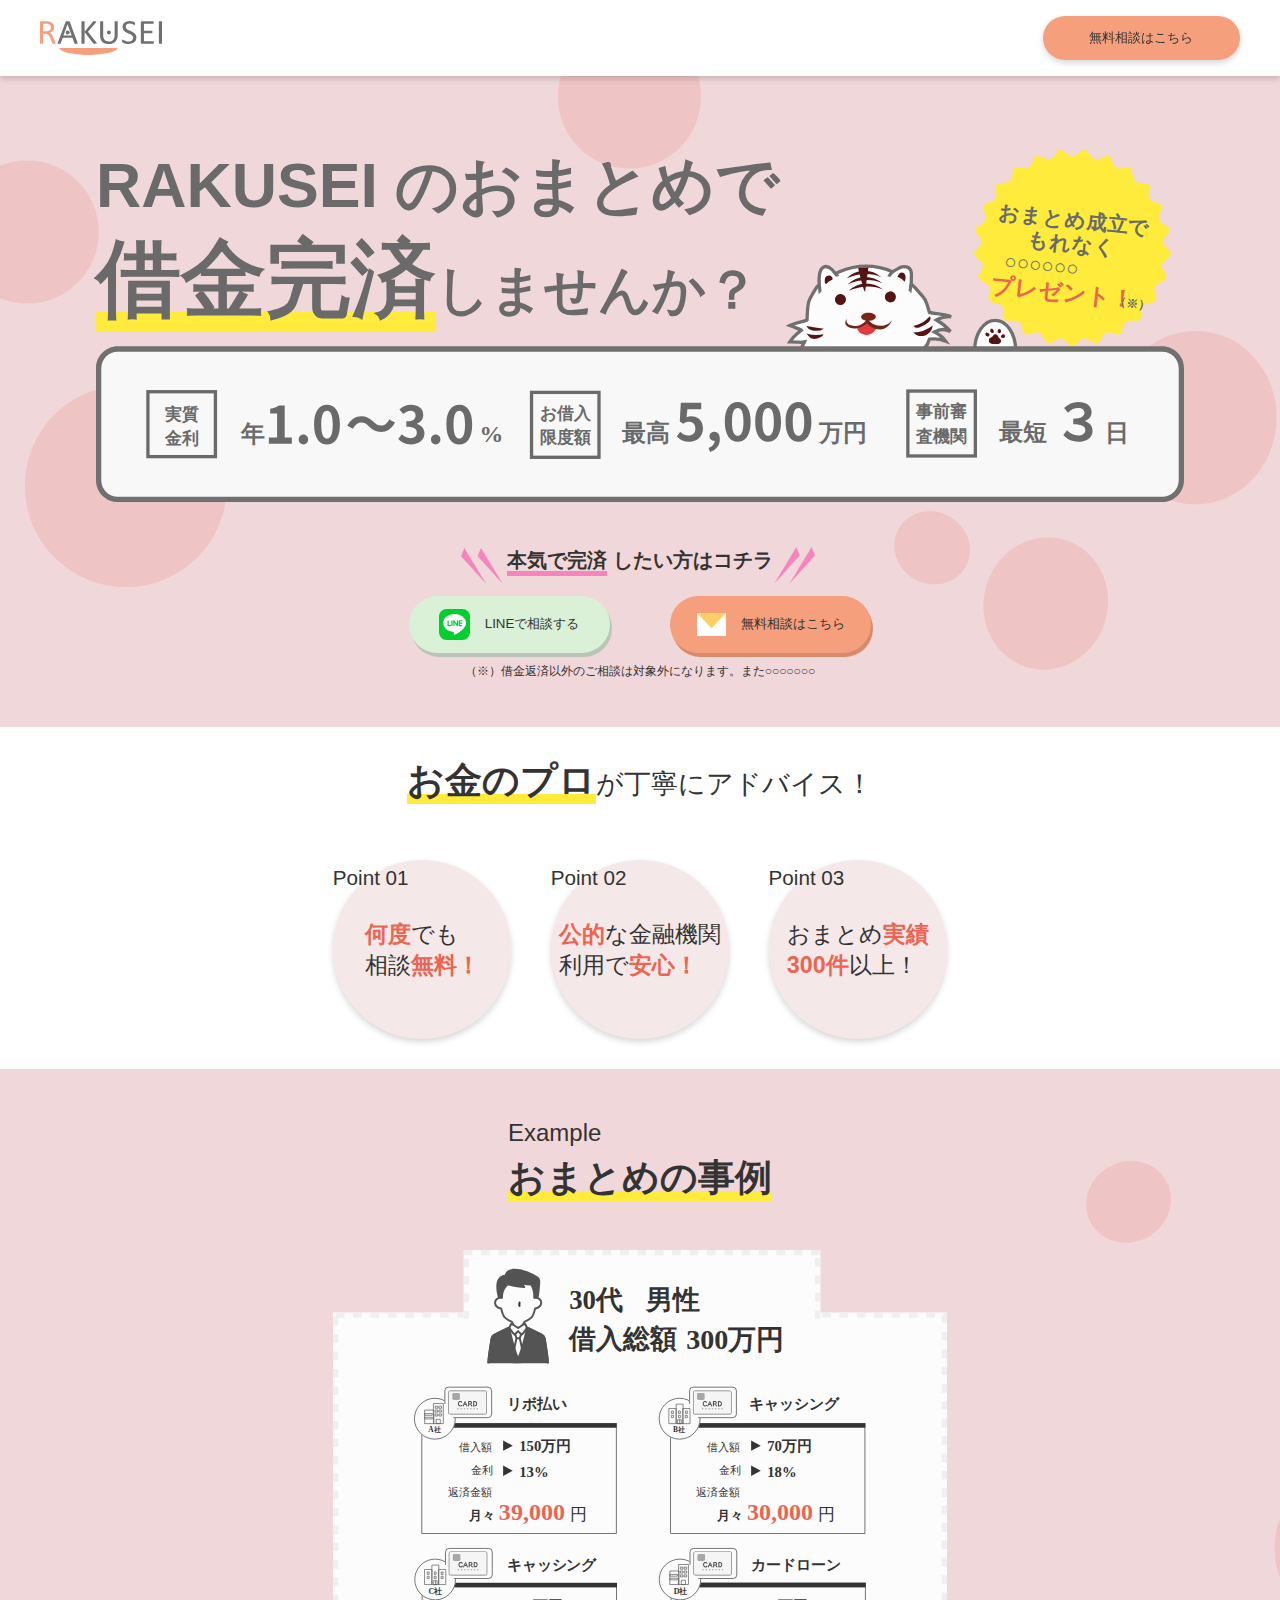
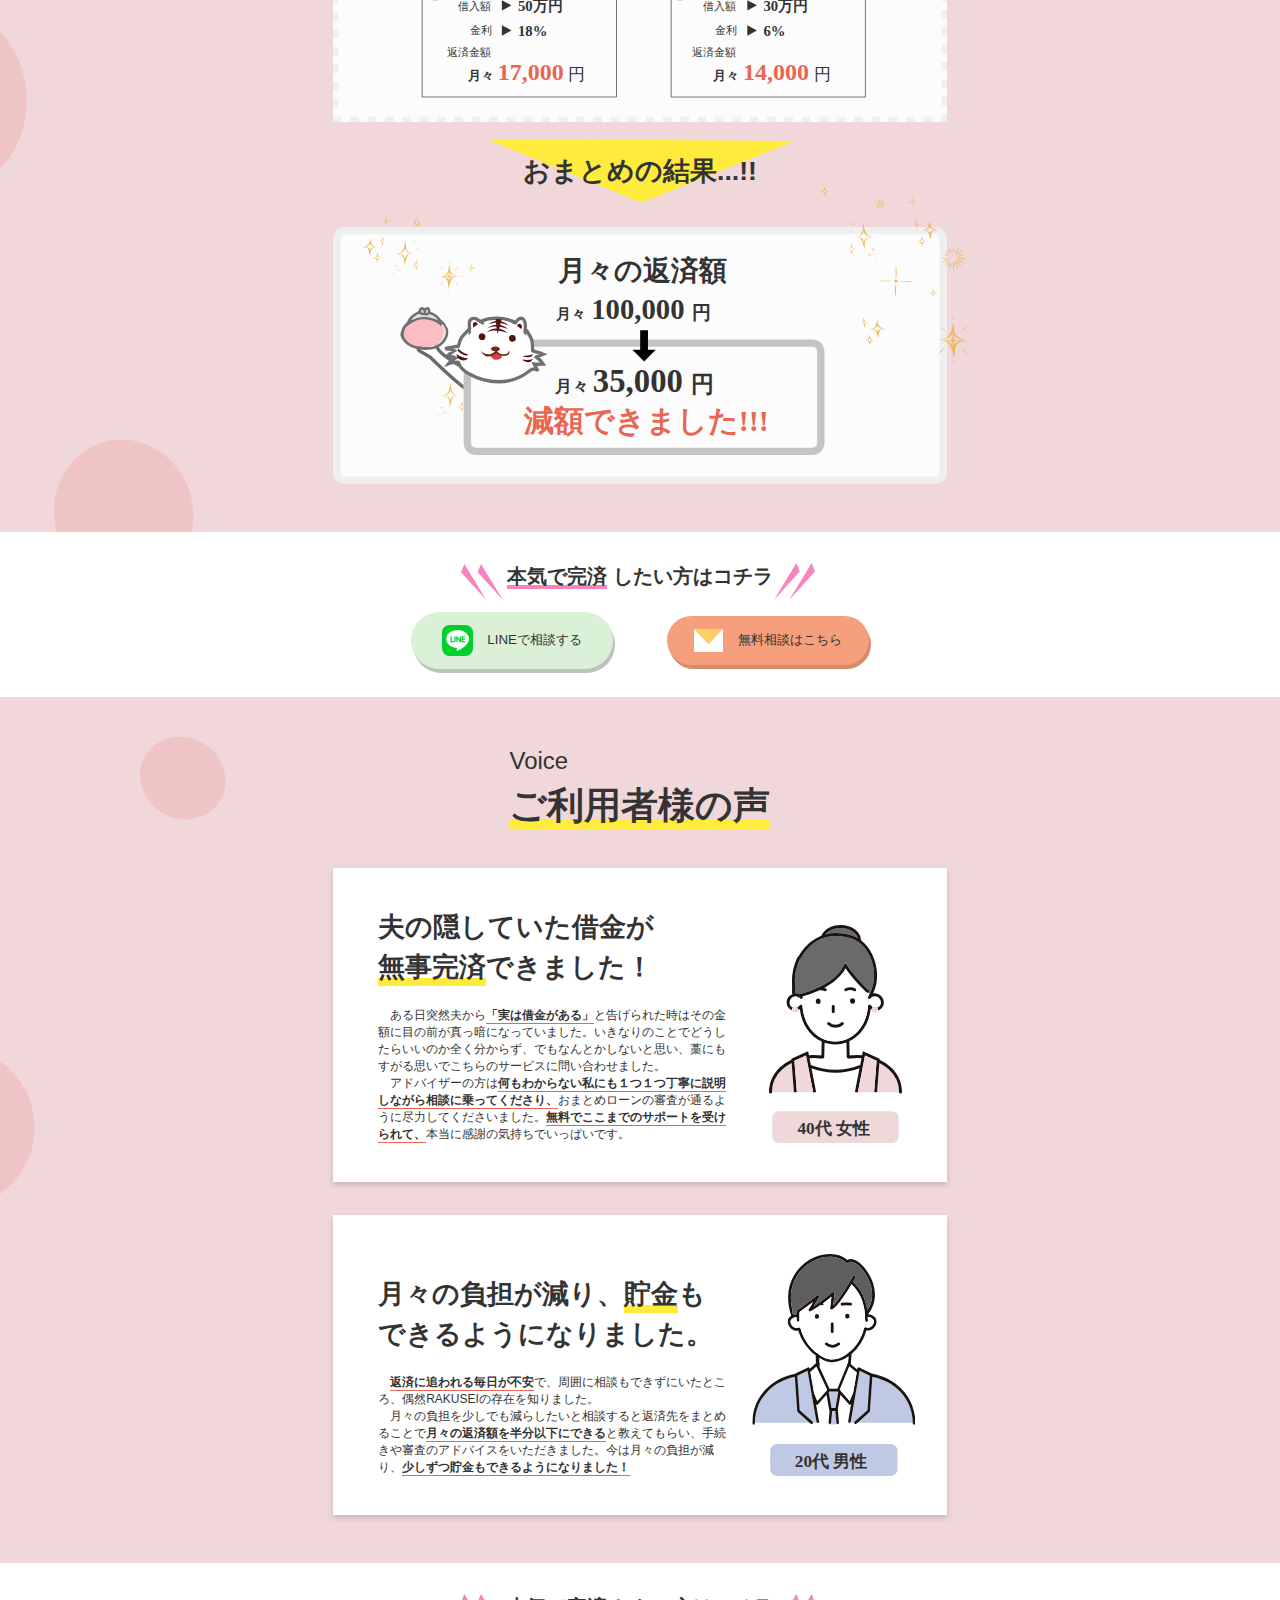
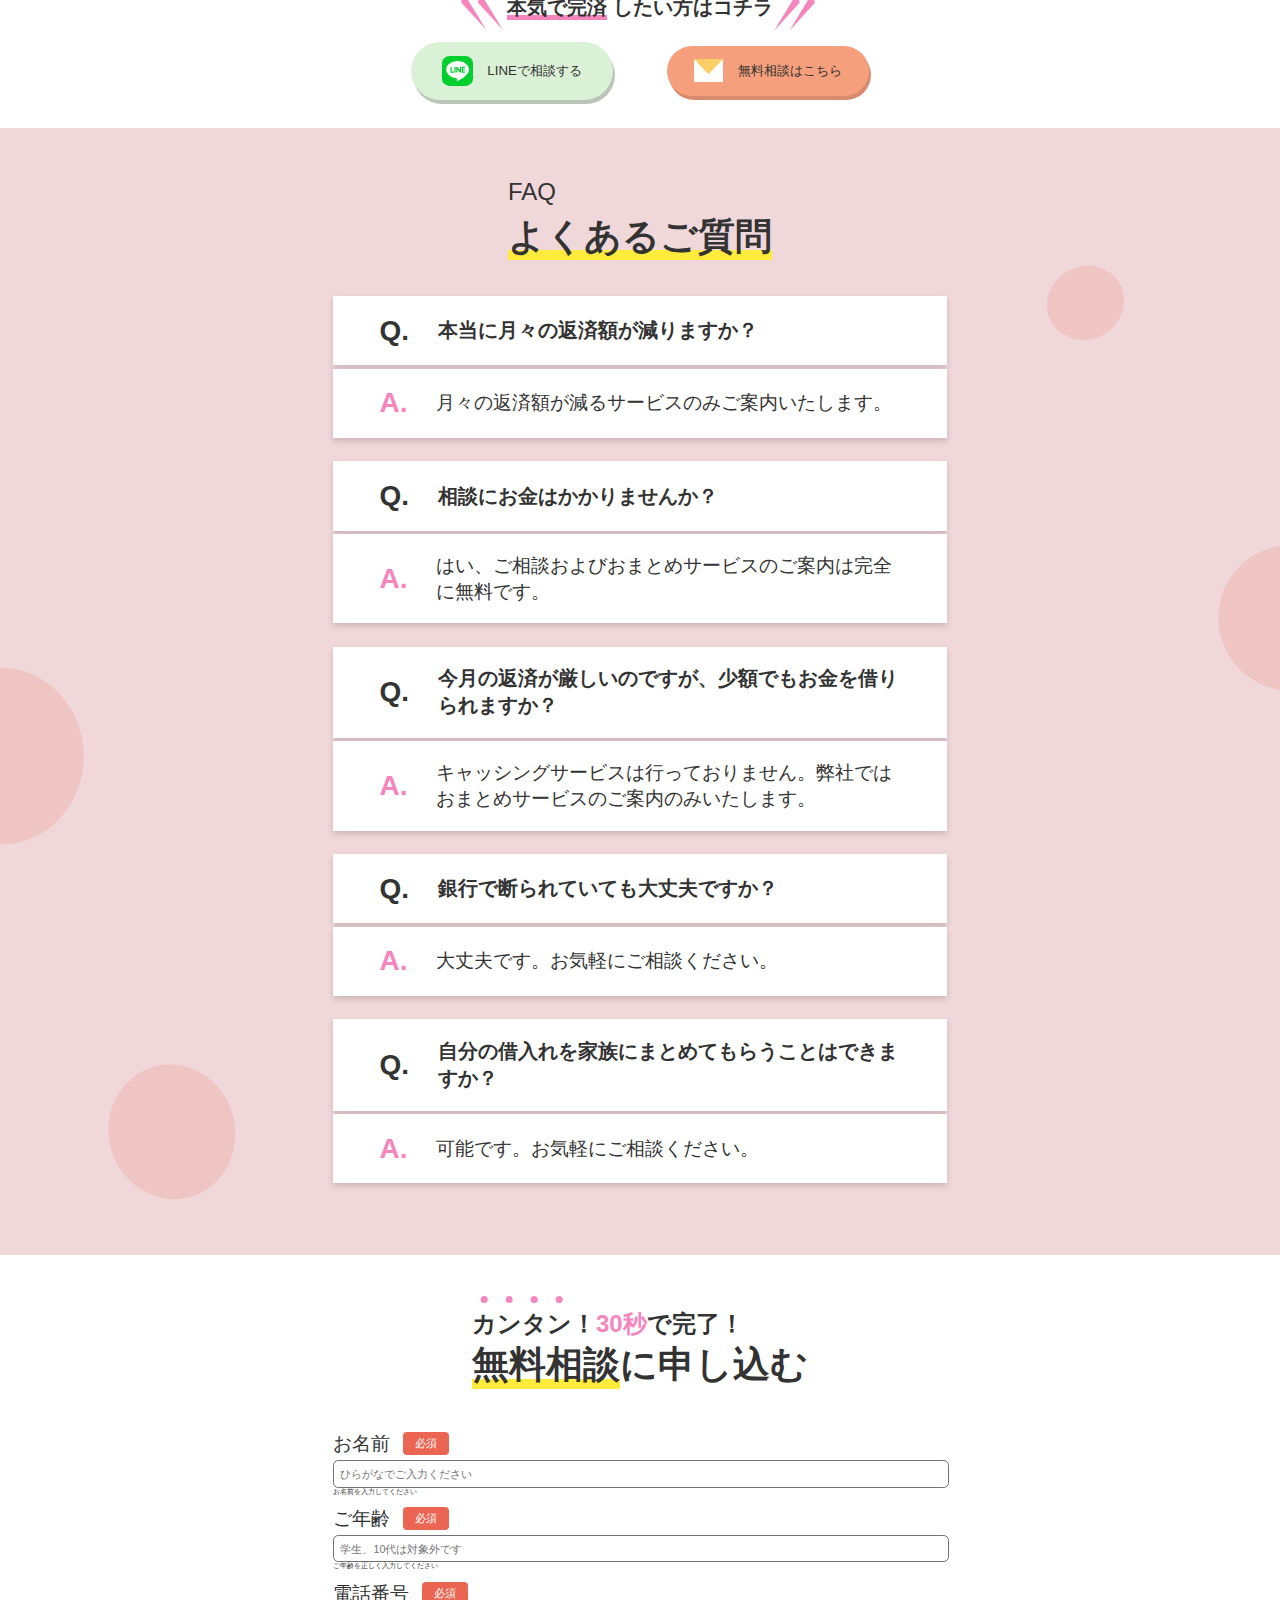
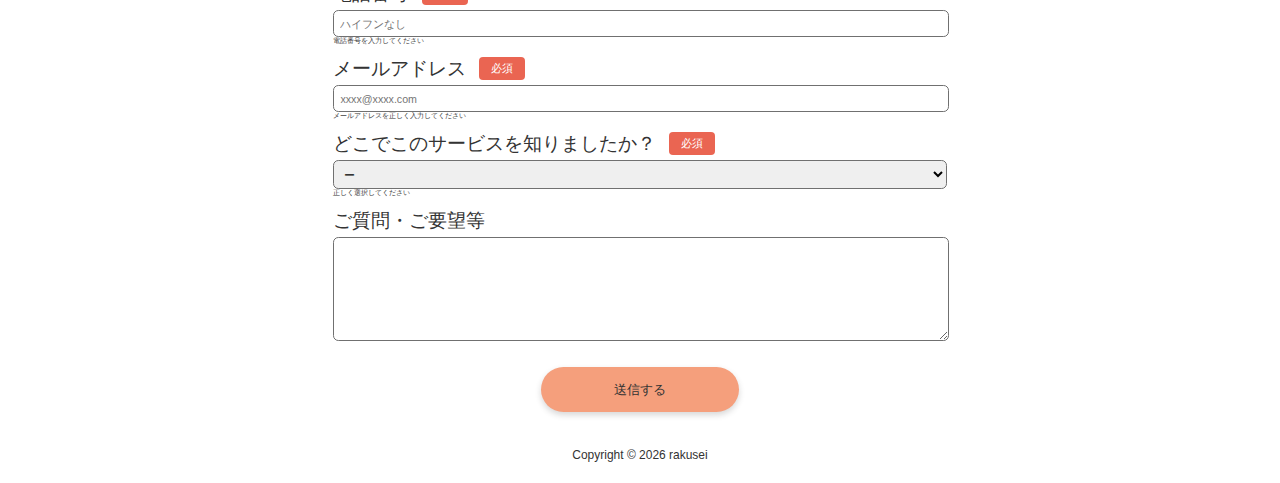
==== index.html @ 58adcd05 "OGP追加" ====
<!DOCTYPE html>
<html lang="ja" prefix="og: http://ogp.me/ns# fb: http://ogp.me/ns/fb# article: http://ogp.me/ns/website#">
<head>
    <meta charset="UTF-8">
    <meta http-equiv="X-UA-Compatible" content="IE=edge">
    <meta name="viewport" content="width=device-width, initial-scale=1.0">
    <title>RAKUSEIのおまとめで借金完済しませんか？</title>

    <link rel="stylesheet" href="css/application.css">
    <link rel="stylesheet" href="css/style.css">

    <script src="https://sdk.form.run/js/v2/formrun.js"></script>

    <link rel="apple-touch-icon" sizes="180x180" href="img/apple-touch-icon.png">
    <link rel="icon" type="image/png" sizes="32x32" href="img/favicon-32x32.png">
    <link rel="icon" type="image/png" sizes="16x16" href="img/favicon-16x16.png">
    <link rel="manifest" href="img/site.webmanifest">
    <link rel="mask-icon" href="img/safari-pinned-tab.svg" color="#5bbad5">
    <meta name="msapplication-TileColor" content="#ffffff">
    <meta name="theme-color" content="#ffffff">

    <meta property="og:locale" content="ja_JP" />
    <meta property="og:type" content="website" />
    <meta property="og:title" content="RAKUSEIのおまとめで借金完済しませんか？" />
    <meta property="og:description" content="テキストテキストテキストテキストテキストテキストテキストテキスト" />
    <meta property="og:url" content="index.html" />
    <meta property="og:site_name" content="RAKUSEIのおまとめで借金完済しませんか？" />
    <meta property="og:image" content="https://kai0806.github.io/rakusei/img/OGP.jpg" />
    <meta property="og:image:secure_url" content="" />
    <meta property="og:image:width" content="1200" />
    <meta property="og:image:height" content="630" />
    <meta name="twitter:card" content="summary_large_image" />
    <meta name="twitter:description" content="テキストテキストテキストテキストテキストテキストテキストテキスト" />
    <meta name="twitter:title" content="RAKUSEIのおまとめで借金完済しませんか？" />
    <meta name="twitter:image" content="https://kai0806.github.io/rakusei/img/OGP.jpg" />
</head>
<body>
    <header>
        <img src="img/logo.svg" alt="RAKUSEI">
        <a class="pc_only" href="">無料相談はこちら</a>
    </header>
    <main>
        <section id="mv">
            <div class="wrap">
                <h1 class="pc_only">
                    RAKUSEI のおまとめで
                    <br/><span>借金完済</span><small>しませんか？</small>
                </h1>
                <img class="txt sp_only" src="img/mv_txt.svg" alt="RAKUSEIのおまとめで借金完済しませんか？">
                <img class="overview pc_only" src="img/overview.svg" alt="おまとめ成立でプレゼント">
                <img class="overview sp_only" src="img/overview_sp.svg" alt="おまとめ成立でプレゼント">
                <p class="attention"><span>本気で完済</span> したい方はコチラ</p>

                <div class="cta">
                    <a class="line" href=""><img src="img/line.svg" alt="line"><p>LINEで相談する</p></a>
                    <a class="mail" href=""><img src="img/mail.svg" alt="mail"><p>無料相談はこちら</p></a>
                </div>

                <p>（※）借金返済以外のご相談は対象外になります。また○○○○○○○</p>
            </div>
        </section>

        <section id="feature">
            <h2><span>お金のプロ</span>が丁寧にアドバイス！</h2>
            <div class="wrap">
                <div>
                    <p><span>何度</span>でも
                        <br/>相談<span>無料！</span></p>
                </div>

                <div>
                    <p><span>公的</span>な金融機関
                        <br/>利用で<span>安心！</span></p>
                </div>

                <div>
                    <p>おまとめ<span>実績
                        <br/>300件</span>以上！</p>
                </div>
            </div>
        </section>

        <section id="examp">
            <div class="wrap">
                <h2>
                    <small>Example</small>
                    <br/><span>おまとめの事例</span>
                </h2>

                <img class="example_img pc_only" src="img/example.svg" alt="おまとめ事例">
                <img class="example_img sp_only" src="img/example_sp.svg" alt="おまとめ事例">

                <p>おまとめの結果...!!</p>

                <div>
                    <img class="result pc_only" src="img/result.svg" alt="減額できました！">
                    <img class="result sp_only" src="img/result_sp.svg" alt="減額できました！">
                </div>
            </div>
            <div class="cta_wrap">
                <p class="attention"><span>本気で完済</span> したい方はコチラ</p>

                <div class="cta">
                    <a class="line" href=""><img src="img/line.svg" alt="line"><p>LINEで相談する</p></a>
                    <a class="mail" href=""><img src="img/mail.svg" alt="mail"><p>無料相談はこちら</p></a>
                </div>
            </div>
        </section>

        <section id="voice">
            <div class="wrap">
                <h2>
                    <small>Voice</small>
                    <br/><span>ご利用者様の声</span>
                </h2>

                <div class="content">
                    <div>
                        <div>
                            <h3>
                                夫の隠していた借金が
                                <br/><span>無事完済</span>できました！
                            </h3>
                            <img class="sp_only" src="img/voice_f_sp.svg" alt="40代女性">
                        </div>
                        <p>
                            　ある日突然夫から<span>「実は借金がある」</span>と告げられた時はその金額に目の前が真っ暗になっていました。いきなりのことでどうしたらいいのか全く分からず、でもなんとかしないと思い、藁にもすがる思いでこちらのサービスに問い合わせました。
                            <br/>　アドバイザーの方は<span>何もわからない私にも１つ１つ丁寧に説明しながら相談に乗ってくださり、</span>おまとめローンの審査が通るように尽力してくださいました。<span>無料でここまでのサポートを受けられて、</span>本当に感謝の気持ちでいっぱいです。
                        </p>
                    </div>
                    <img class="pc_only" src="img/voice_f.svg" alt="40代女性">
                </div>

                <div class="content">
                    <div>
                        <div>
                            <h3>
                                月々の負担が減り、<br class="sp_only"/><span>貯金</span>も
                                <br class="pc_only"/>できるよう<br class="sp_only"/>になりました。
                            </h3>
                            <img class="sp_only" src="img/voice_m_sp.svg" alt="20代男性">
                        </div>

                        <p>
                            　<span>返済に追われる毎日が不安</span>で、周囲に相談もできずにいたところ、偶然RAKUSEIの存在を知りました。
                            <br/>　月々の負担を少しでも減らしたいと相談すると返済先をまとめることで<span>月々の返済額を半分以下にできる</span>と教えてもらい、手続きや審査のアドバイスをいただきました。今は月々の負担が減り、<span>少しずつ貯金もできるようになりました！</span>
                        </p>
                    </div>
                    <img class="pc_only" src="img/voice_m.svg" alt="20代男性">
                </div>
            </div>

            <div class="cta_wrap">
                <p class="attention"><span>本気で完済</span> したい方はコチラ</p>

                <div class="cta">
                    <a class="line" href=""><img src="img/line.svg" alt="line"><p>LINEで相談する</p></a>
                    <a class="mail" href=""><img src="img/mail.svg" alt="mail"><p>無料相談はこちら</p></a>
                </div>
            </div>
        </section>

        <section id="faq">
            <div class="wrap">
                <h2>
                    <small>FAQ</small>
                    <br/><span>よくあるご質問</span>
                </h2>

                <div class="content">
                    <div class="question">
                        <p>Q.</p>
                        <p>本当に月々の返済額が減りますか？</p>
                    </div>
                    <div class="answer">
                        <p>A.</p>
                        <p>月々の返済額が減るサービスのみご案内いたします。</p>
                    </div>
                </div>

                <div class="content">
                    <div class="question">
                        <p>Q.</p>
                        <p>相談にお金はかかりませんか？</p>
                    </div>
                    <div class="answer">
                        <p>A.</p>
                        <p>はい、ご相談およびおまとめサービスのご案内は完全に無料です。</p>
                    </div>
                </div>

                <div class="content">
                    <div class="question">
                        <p>Q.</p>
                        <p>今月の返済が厳しいのですが、少額でもお金を借りられますか？</p>
                    </div>
                    <div class="answer">
                        <p>A.</p>
                        <p>キャッシングサービスは行っておりません。弊社ではおまとめサービスのご案内のみいたします。</p>
                    </div>
                </div>

                <div class="content">
                    <div class="question">
                        <p>Q.</p>
                        <p>銀行で断られていても大丈夫ですか？</p>
                    </div>
                    <div class="answer">
                        <p>A.</p>
                        <p>大丈夫です。お気軽にご相談ください。</p>
                    </div>
                </div>

                <div class="content">
                    <div class="question">
                        <p>Q.</p>
                        <p>自分の借入れを家族にまとめてもらうことはできますか？</p>
                    </div>
                    <div class="answer">
                        <p>A.</p>
                        <p>可能です。お気軽にご相談ください。</p>
                    </div>
                </div>
            </div>
        </section>

        <section id="contact">
            <div class="wrap">
                <h2>
                    <small><span class="dot">カ</span><span class="dot">ン</span><span class="dot">タ</span><span class="dot">ン</span>！<span class="pink">30秒</span>で完了！</small>
                    <br/><span>無料相談</span>に申し込む
                </h2>

                <!-- class, action, methodを変更しないでください -->
                <form class="formrun" action="https://form.run/api/v1/r/ywn060bis9m5we2l30sdd1ce" method="post">
                    <!-- ↓自由に要素を追加・編集することができます -->
                    <div>
                        <label>お名前 <span>必須</span></label>
                        <input name="お名前" type="text" placeholder="ひらがなでご入力ください" data-formrun-required>
                        <div data-formrun-show-if-error="お名前">お名前を入力してください</div>
                    </div>

                    <div>
                        <label>ご年齢 <span>必須</span></label>
                        <input type="number" data-formrun-type="number" max="100" min="20" name="ご年齢" placeholder="学生、10代は対象外です" data-formrun-required>
                        <div data-formrun-show-if-error="ご年齢">ご年齢を正しく入力してください</div>
                    </div>

                    <div>
                        <label>電話番号 <span>必須</span></label>
                        <input type="text" name="電話番号" data-formrun-type="tel" placeholder="ハイフンなし" data-formrun-required>
                        <div data-formrun-show-if-error="電話番号">電話番号を入力してください</div>
                    </div>
                
                    <div>
                        <label>メールアドレス <span>必須</span></label>
                        <input name="メールアドレス" type="text" data-formrun-type="email" placeholder="xxxx@xxxx.com" data-formrun-required>
                        <div data-formrun-show-if-error="メールアドレス">メールアドレスを正しく入力してください</div>
                    </div>

                    <div>
                        <label class="service">どこでこのサービスを知りましたか？ <span>必須</span></label>
                        <div>
                          <select name="どこでこのサービスを知りましたか？" data-formrun-required>
                            <option value>ー</option>
                            <option value="Google検索">Google検索</option>
                            <option value="駅構内のポスター">駅構内のポスター</option>
                            <option value="チラシ">チラシ</option>
                            <option value="その他">その他</option>
                          </select>
                          <span class="text-danger" data-formrun-show-if-error="どこでこのサービスを知りましたか？">正しく選択してください</span>
                        </div>
                    </div>
                
                    <div>
                        <label>ご質問・ご要望等</label>
                        <textarea name="お問い合わせ"></textarea>
                    </div>
                
                
                    <!-- ボット投稿をブロックするためのタグ -->
                    <div class="_formrun_gotcha">
                    <style media="screen">._formrun_gotcha {position:absolute!important;height:1px;width:1px;overflow:hidden;}</style>
                    <label for="_formrun_gotcha">If you are a human, ignore this field</label>
                    <input type="text" name="_formrun_gotcha" id="_formrun_gotcha" tabindex="-1">
                    </div>
                
                    <div class="button_wrap">
                        <button type="submit" data-formrun-error-text="未入力の項目があります" data-formrun-submitting-text="送信中...">送信する</button>
                    </div>
                </form>

                <p class="copylight">Copyright &copy; <script type="text/javascript">document.write(new Date().getFullYear());</script> rakusei</p>
            </div>
        </section>
    </main>
    <footer></footer>
</body>
</html>
---- css/application.css ----
@charset "UTF-8";
html{
    font-size: 0.5208vw;
    scroll-behavior: smooth;
}

body, h1, h2, h3, h4, h5, p, ul{
    margin: 0;
    padding: 0;
}

body{
    font-family: "Hiragino Sans W3", "Hiragino Kaku Gothic ProN", "ヒラギノ角ゴ ProN W3", "メイリオ", Meiryo, "ＭＳ Ｐゴシック", "MS PGothic", sans-serif;
}

a{
    text-decoration: none;
}

.pc_only{
    display: block;
}

.pc_flex{
    display: flex;
}

.pc_inline{
    display: inline;
}

.sp_flex{
    display: none;
}

.sp_inline{
    display: none;
}

.sp_only{
    display: none;
}

header{
    position: fixed;
    background: white;
    width: calc(100% - 12rem);
    padding: 0 6rem;
    height: 11.4rem;
    display: flex;
    justify-content: space-between;
    align-items: center;
    box-shadow: 0 3px 6px rgba(0, 0, 0, 16%);
    z-index: 1000;
}

header img{
    width: 18.317rem;
}

header a{
    background: #F59F7C;
    color: #333333;
    font-size: 2rem;
    padding: 2rem 7rem;
    border-radius: 10rem;
    box-shadow: 0 3px 6px rgba(0, 0, 0, 16%);
}

header a:hover{
    box-shadow: inset 0 3px 6px rgba(0, 0, 0, 16%);
}


@media screen and (max-width: 767px) {
    html{
        font-size: 2.667vw;
    }

    .pc_only{
        display: none;
    }
    
    .sp_only{
        display: block;
    }

    .pc_flex{
        display: none !important;
    }

    .sp_flex{
        display: flex !important;
    }

    .pc_inline{
        display: none;
    }

    .sp_inline{
        display: inline;
    }

    header{
        position: fixed;
        background: white;
        width: calc(100% - 3.6rem);
        padding: 0 1.8rem;
        height: 5.1rem;
        display: flex;
        justify-content: space-between;
        align-items: center;
        box-shadow: 0 3px 6px rgba(0, 0, 0, 16%);
        z-index: 1000;
    }
    
    header img{
        width: 10.268rem;
    }
}
---- css/style.css ----
@charset "UTF-8";
main{
    background: #F0D7DA;
    color: #333333;
    padding-top: 11.4rem;
    overflow-x: hidden;
}

#mv{
    background: url("../img/mv_bg.svg") no-repeat center center/cover;
    padding: 9.25rem 0 7rem;
}

#mv .wrap{
    width: 85%;
    max-width: 1645px;
    margin: auto;
}

#mv .wrap h1{
    font-size: 9.4rem;
    color: #6A6A6A;
    line-height: 150%;
}

#mv .wrap h1 span{
    font-size: 12.8rem;
    position: relative;
    z-index: 10;
}

#mv .wrap h1 span::before{
    position: absolute;
    content: "";
    width: 100%;
    height: 3rem;
    background: #FFEB3B;
    bottom: -1rem;
    z-index: -1;
}

#mv .wrap h1 small{
    font-size: 7.9rem;
}

#mv .wrap .overview{
    width: 100%;
    margin-top: -28rem;
    margin-bottom: 6.9rem;
}

#mv .wrap .attention{
    font-size: 3rem;
    font-weight: bold;
    text-align: center;
    position: relative;
    width: fit-content;
    margin: auto;
    margin-bottom: 3.2rem;
}

#mv .wrap .attention:before{
    position: absolute;
    content: "";
    width: 6.429rem;
    height: 5.52rem;
    left: -7rem;
    background: url("../img/attention_left.svg") no-repeat center center/contain;
}

#mv .wrap .attention::after{
    position: absolute;
    content: "";
    width: 6.429rem;
    height: 5.52rem;
    right: -6.5rem;
    background: url("../img/attention_right.svg") no-repeat center center/contain;
}

#mv .wrap .attention span{
    position: relative;
    z-index: 10;
}

#mv .wrap .attention span::before{
    position: absolute;
    content: "";
    width: 100%;
    height: .7rem;
    background: #F685BD;
    bottom: -.7rem;
    z-index: -1;
}

#mv .wrap .cta{
    display: flex;
    justify-content: space-around;
    align-items: stretch;
    width: 48%;
    max-width: 920px;
    margin: auto;
}

#mv .wrap .cta a{
    padding: 2rem 3.5rem;
    display: flex;
    justify-content: center;
    align-items: center;
    border-radius: 25rem;
    width: 23.2rem;
}

#mv .wrap .cta a p{
    font-size: 2rem;
    color: #333333;
    margin-left: 2.2rem;
}

#mv .wrap .cta .line{
    background: #DAF0D7;
    box-shadow: 2px 4px 0 #BAC4B9;
}

#mv .wrap .cta .line:hover{
    transform: translate(2px, 4px);
    box-shadow: none;
}

#mv .wrap .cta .line img{
    width: 4.6rem;
}

#mv .wrap .cta .mail{
    background: #F59F7C;
    box-shadow: 2px 4px 0 #D88B6C;
}

#mv .wrap .cta .mail:hover{
    transform: translate(2px, 4px);
    box-shadow: none;
}

#mv .wrap .cta .mail img{
    width: 4.4rem;
}

#mv .wrap > p{
    font-size: 1.8rem;
    text-align: center;
    margin-top: 1.5rem;
}

/* feature */
#feature{
    background: white;
    padding: 6.2rem 0 4.5rem;
}

#feature h2{
    font-size: 4rem;
    font-weight: normal;
    text-align: center;
    margin-bottom: 9.4rem;
    line-height: 100%;
}

#feature h2 span{
    font-size: 5.5rem;
    font-weight: bold;
    position: relative;
    z-index: 10;
}

#feature h2 span::before{
    position: absolute;
    content: "";
    width: 100%;
    height: 1.5rem;
    background: #FFEB3B;
    bottom: -.5rem;
    z-index: -1;
}

#feature .wrap{
    width: 48%;
    max-width: 920px;
    margin: auto;
    display: flex;
    justify-content: space-between;
    align-items: center;
}

#feature .wrap div{
    background: #F5E8E8;
    height: 26.8rem;
    width: 26.8rem;
    display: flex;
    justify-content: center;
    align-items: center;
    border-radius: 100%;
    box-shadow: 0 3px 6px rgba(0, 0, 0, 16%);
    position: relative;
}

#feature .wrap div::before{
    position: absolute;
    font-size: 3.1rem;
    left: 0;
    top: .8rem;
}

#feature .wrap div:first-child::before{
    content: "Point 01";
}

#feature .wrap div:nth-child(2)::before{
    content: "Point 02";
}

#feature .wrap div:nth-child(3)::before{
    content: "Point 03";
}


#feature .wrap p{
    font-size: 3.5rem;

}

#feature .wrap p span{
    color: #EA6552;
    font-weight: bold;
}

/* example */
#examp{
    background: url("../img/examp_bg.svg") no-repeat center center/cover;
}

#examp .wrap{
    display: flex;
    justify-content: center;
    align-items: center;
    flex-direction: column;
    width: 48%;
    max-width: 920px;
    margin: auto;
    padding: 6.6rem 0 7.2rem;
}

#examp .wrap h2, #voice .wrap h2, #faq .wrap h2{
    line-height: 400%;
}

#examp .wrap h2 small, #voice .wrap h2 small, #faq .wrap h2 small{
    font-size: 3.6rem;
    font-weight: normal;
}

#examp .wrap h2 span, #voice .wrap h2 span, #faq .wrap h2 span{
    font-size: 5.5rem;
    position: relative;
    z-index: 10;
}

#examp .wrap h2 span::before, #voice .wrap h2 span::before, #faq .wrap h2 span::before{
    position: absolute;
    content: "";
    width: 100%;
    height: 1.5rem;
    background: #FFEB3B;
    bottom: -.5rem;
    z-index: -1;
}

#examp .wrap .example_img{
    width: 100%;
    margin-top: 6.4rem;
}

#examp .wrap p{
    font-size: 4rem;
    font-weight: bold;
    margin-top: 4.7rem;
    margin-bottom: 5.75rem;
    position: relative;
    z-index: 10;
}

#examp .wrap p::before{
    position: absolute;
    content: "";
    width: 46.684rem;
    height: 9.671rem;
    left: 50%;
    top: 50%;
    transform: translate(-50%, -50%);
    background: url("../img/examp_arrow.svg") no-repeat center center/contain;
    z-index: -1;
}

#examp .wrap div{
    position: relative;
}

#examp .wrap div::before{
    position: absolute;
    content: "";
    left: 4.3rem;
    top: -1.75rem;
    width: 17.204rem;
    height: 11.613rem;
    background: url("../img/result_left.svg") no-repeat center center/contain;
}

#examp .wrap div::after{
    position: absolute;
    content: "";
    right: -4.28rem;
    top: -6.2rem;
    width: 23.39rem;
    height: 26.806rem;
    background: url("../img/result_right.svg") no-repeat center center/contain;
}

#examp .wrap div .result{
    width: 100%;
}

.cta_wrap{
    background: white;
    padding: 4.66rem 0 4.2rem;
}

.attention{
    font-size: 3rem;
    font-weight: bold;
    text-align: center;
    position: relative;
    width: fit-content;
    margin: auto;
    margin-bottom: 3.2rem;
}

.attention:before{
    position: absolute;
    content: "";
    width: 6.429rem;
    height: 5.52rem;
    left: -7rem;
    background: url("../img/attention_left.svg") no-repeat center center/contain;
}

.attention::after{
    position: absolute;
    content: "";
    width: 6.429rem;
    height: 5.52rem;
    right: -6.5rem;
    background: url("../img/attention_right.svg") no-repeat center center/contain;
}

.attention span{
    position: relative;
    z-index: 10;
}

.attention span::before{
    position: absolute;
    content: "";
    width: 100%;
    height: .7rem;
    background: #F685BD;
    bottom: -.3rem;
    z-index: -1;
}

.cta{
    display: flex;
    justify-content: space-around;
    align-items: center;
    width: 40%;
    max-width: 920px;
    margin: auto;
}

.cta a{
    padding: 2rem 3.5rem;
    display: flex;
    justify-content: center;
    align-items: center;
    border-radius: 25rem;
    width: 23.2rem;
}

.cta a p{
    font-size: 2rem;
    color: #333333;
    margin-left: 2.2rem;
}

.cta .line{
    background: #DAF0D7;
    box-shadow: 2px 4px 0 #BAC4B9;
}

.cta .line:hover{
    transform: translate(2px, 4px);
    box-shadow: none;
}

.cta .line img{
    width: 4.6rem;
}

.cta .mail{
    background: #F59F7C;
    box-shadow: 2px 4px 0 #D88B6C;
}

.cta .mail:hover{
    transform: translate(2px, 4px);
    box-shadow: none;
}

.cta .mail img{
    width: 4.4rem;
}

/* voice */
#voice{
    background: url("../img/voice_bg.svg")no-repeat center center/cover;
}

#voice .wrap{
    display: flex;
    justify-content: center;
    align-items: center;
    flex-direction: column;
    width: 48%;
    max-width: 920px;
    margin: auto;
    padding: 6.6rem 0 7.2rem;
}

#voice .wrap .content{
    background: white;
    box-shadow: 0 3px 6px rgba(0, 0, 0, 16%);
    display: flex;
    justify-content: space-between;
    align-items: flex-end;
    padding: 5.8rem 6.8rem;
    width: calc(100% - 13.6rem);
    margin-top: 5rem;
}

#voice .wrap .content h3{
    font-size: 4rem;
    margin-bottom: 3rem;
    line-height: 150%;
}

#voice .wrap .content h3 span{
    position: relative;
    z-index: 10;
}

#voice .wrap .content h3 span::before{
    position: absolute;
    content: "";
    width: 100%;
    height: 1.2rem;
    background: #FFEB3B;
    bottom: -.6rem;
    z-index: -1;
}

#voice .wrap .content p{
    font-size: 1.8rem;
    width: 52.4rem;
}

#voice .wrap .content p span{
    font-weight: bold;
    border-bottom: .3rem solid #EA6552;
    padding-bottom: .1rem;
}

#voice .wrap .content img{
    width: 20rem;
}

#voice .wrap .content:nth-child(3) img{
    width: 24.466rem;
    transform: translateX(2rem);
}

/* FAQ */
#faq{
    background: url("../img/faq_bg.svg") no-repeat center center/cover;
}

#faq .wrap{
    display: flex;
    justify-content: center;
    align-items: center;
    flex-direction: column;
    width: 48%;
    max-width: 920px;
    margin: auto;
    padding: 6.6rem 0 7.2rem;
}

#faq .wrap h2{
    margin-bottom: 4.6rem;
}

#faq .wrap .content{
    width: 100%;
    margin-bottom: 3.5rem;
}

#faq .wrap .content div{
    background: white;
    box-shadow: 0 3px 6px rgba(0, 0, 0, 16%);
    display: flex;
    justify-content: flex-start;
    align-items: center;
    padding: 2.8rem 6rem 2.8rem 7rem;
    width: calc(100% - 13rem);
}

#faq .wrap .content .question{
    margin-bottom: .5rem;
}

#faq .wrap .content div p:first-child{
    font-size: 4.2rem;
    font-weight: bold;
    margin-right: 4.3rem;
}

#faq .wrap .content .answer p:first-child{
    color: #F685BD;
}

#faq .wrap .content .question p:nth-child(2){
    font-size: 3rem;
    font-weight: bold;
}

#faq .wrap .content .answer p:nth-child(2){
    font-size: 2.8rem;
}

/* contact */
#contact{
    background: white;
}

#contact .wrap{
    display: flex;
    justify-content: center;
    align-items: center;
    flex-direction: column;
    width: 48%;
    max-width: 920px;
    margin: auto;
    padding: 6.6rem 0 3.1rem;
}

#contact .wrap h2{
    font-size: 5.5rem;
    margin-bottom: 6.2rem;
}

#contact .wrap h2 small{
    font-size: 3.6rem;
}

#contact .wrap h2 > span{
    position: relative;
    z-index: 10;
}

#contact .wrap h2 > span::before{
    position: absolute;
    content: "";
    width: 100%;
    height: 1.5rem;
    bottom: -.6rem;
    z-index: -1;
    background: #FFEB3B;
}

#contact .wrap h2 small .pink{
    color: #F685BD;
}

#contact .wrap h2 small .dot{
    position: relative;
}

#contact .wrap h2 small .dot::before{
    position: absolute;
    content: "";
    width: 1rem;
    height: 1rem;
    border-radius: 100%;
    background: #F685BD;
    top: -2rem;
    left: 50%;
    transform: translate(-50%, 0);
}

#contact .wrap form{
    width: 100%;
}

#contact .wrap form > div{
    margin-bottom: 1.4rem;
}

label{
    font-size: 2.8rem;
    display: flex;
    justify-content: flex-start;
    align-items: center;
    margin-bottom: .5rem
}

label span{
    font-size: 1.6rem;
    color: white;
    background: #EA6552;
    padding: 0.68rem 1.8rem;
    border-radius: .6rem;
    margin-left: 2rem;
}

input, textarea{
    font-size: 1.6rem;
    width: calc(100% - 2rem);
    padding: 1rem;
    border: .1rem solid #707070;
    border-radius: .8rem;
}

select{
    width: 100%;
    font-size: 1.6rem;
    padding: 1rem;
    border: .1rem solid #707070;
    border-radius: .8rem;
}

textarea{
    height: 13.3rem;
}

.button_wrap{
    display: flex;
    justify-content: center;
    align-items: center;
    margin-top: 3.8rem;
}

button{
    font-size: 2rem;
    color: #333333;
    background: #F59F7C;
    border: none;
    border-radius: 3.5rem;
    padding: 2rem 11rem;
    box-shadow: 0 3px 6px rgba(0, 0, 0, 16%);
}

button:hover{
    box-shadow: inset 0 3px 6px rgba(0, 0, 0, 16%);
}

.copylight{
    margin-top: 4rem;
    font-size: 1.8rem;
}

@media screen and (max-width: 1024px){
    #mv .wrap .cta a{
        width: 28rem;
    }

    .cta a{
        width: 28rem;
    }
}

@media screen and (max-width: 767px){
    main{
        padding-top: 5.1rem;
    }
    
    #mv{
        background: url("../img/mv_bg_sp.svg") no-repeat center center/cover;
        padding: 4.16rem 0 2.4rem;
    }

    #mv .wrap{
        width: 92.5%;
    }

    #mv .wrap .txt{
        width: 34.3rem;
    }

    #mv .wrap .overview{
        width: 100%;
        margin-top: 0;
        margin-bottom: 2.1rem;
    }

    #mv .wrap .attention{
        font-size: 1.6rem;
        margin-bottom: 1.66rem;
    }
    
    #mv .wrap .attention:before{
        width: 3.822rem;
        height: 3.281rem;
        left: -4rem;
    }
    
    #mv .wrap .attention::after{
        width: 3.822rem;
        height: 3.281rem;
        right: -3rem;
    }
    
    #mv .wrap .attention span::before{
        bottom: -.2rem;
    }

    #mv .wrap .cta{
        width: 100%;
        justify-content: space-between;
    }

    #mv .wrap .cta a{
        padding: 1rem 1.5rem;
        border-radius: 6.1rem;
        width: 13.4rem;
    }
    
    #mv .wrap .cta a p{
        font-size: 1.2rem;
        margin-left: .9rem;
    }
    
    #mv .wrap .cta .line{
        box-shadow: 1px 2px 0 #BAC4B9;
    }
    
    #mv .wrap .cta .line:hover{
        transform: translate(1px, 2px);
    }
    
    #mv .wrap .cta .line img{
        width: 2.5rem;
    }
    
    #mv .wrap .cta .mail{
        box-shadow: 1px 2px 0 #D88B6C;
    }
    
    #mv .wrap .cta .mail:hover{
        transform: translate(1px, 2px);
    }
    
    #mv .wrap .cta .mail img{
        width: 2.4rem;
    }

    #mv .wrap > p{
        margin-top: 1.5rem;
        font-size: 1.2rem;
    }

    /* feature */
    #feature{
        padding: 3rem 0;
    }
    
    #feature h2{
        font-size: 2rem;
        margin-bottom: 4rem;
    }
    
    #feature h2 span{
        font-size: 2.8rem;
    }
    
    #feature h2 span::before{
        height: 1.2rem;
        bottom: -.2rem;
    }
    
    #feature .wrap{
        width: 92.5%;
        flex-wrap: wrap;
    }

    #feature .wrap div{
        width: 14.5rem;
        height: 14.5rem;
    }

    #feature .wrap div:first-child{
        margin-left: 50%;
        transform: translateX(-50%);
    }

    #feature .wrap div::before{
        font-size: 1.6rem;
    }

    #feature .wrap div p{
        font-size: 1.9rem;
    }

    /* example */

    #examp{
        background: url("../img/examp_bg_sp.svg") no-repeat center center/cover;
    }
    
    #examp .wrap{
        width: 92.5%;
        padding: 2.85rem 0 2.42rem;
    }

    #examp .wrap h2 small, #voice .wrap h2 small, #faq .wrap h2 small{
        font-size: 2.2rem;
    }
    
    #examp .wrap h2 span, #voice .wrap h2 span, #faq .wrap h2 span{
        font-size: 3.4rem;
    }
    
    #examp .wrap h2 span::before, #voice .wrap h2 span::before, #faq .wrap h2 span::before{
        height: 1.2rem;
        bottom: -.3rem;
    }

    #examp .wrap .example_img{
        margin-top: 2.52rem;
    }

    #examp .wrap p{
        font-size: 2.8rem;
        margin-top: 4.26rem;
        margin-bottom: 4rem;
    }

    #examp .wrap p::before{
        width: 34.269rem;
        height: 7.099rem;
    }

    #examp .wrap div{
        width: 104%;
        transform: translateX(-2%);
    }

    #examp .wrap div::before{
        width: 8.105rem;
        height: 5.471rem;
        left: 1.5rem;
        top: 2.13rem;
    }

    #examp .wrap div::after{
        width: 11.7rem;
        height: 13.408rem;
        right: .5rem;
        top: -2.5rem;
    }

    .cta_wrap{
        padding: 2.34rem 0 2.2rem;
    }

    .attention{
        font-size: 1.6rem;
        margin-bottom: 1.66rem;
    }
    
    .attention:before{
        width: 3.822rem;
        height: 3.281rem;
        left: -4rem;
    }
    
    .attention::after{
        width: 3.822rem;
        height: 3.281rem;
        right: -3rem;
    }
    
    .attention span::before{
        bottom: -.2rem;
    }

    .cta{
        width: 92.5%;
        justify-content: space-between;
    }

    .cta a{
        padding: 1rem 1.5rem;
        border-radius: 6.1rem;
        width: 13.4rem;
    }
    
    .cta a p{
        font-size: 1.2rem;
        margin-left: .9rem;
    }
    
    .cta .line{
        box-shadow: 1px 2px 0 #BAC4B9;
    }
    
    .cta .line:hover{
        transform: translate(1px, 2px);
    }
    
    .cta .line img{
        width: 2.5rem;
    }
    
    .cta .mail{
        box-shadow: 1px 2px 0 #D88B6C;
    }
    
    .cta .mail:hover{
        transform: translate(1px, 2px);
    }
    
    .cta .mail img{
        width: 2.4rem;
    }

    /* voice */
    #voice{
        background: url("../img/voice_bg_sp.svg") no-repeat center center/cover;
    }

    #voice .wrap{
        width: 92.5%;
        padding: 2rem 0 2.6rem;
    }

    #voice .wrap .content{
        margin-top: 3.3rem;
        padding: 1.95rem 2rem;
        width: calc(100% - 4rem);
    }

    #voice .wrap .content div div{
        display: flex;
        justify-content: space-between;
        align-items: center;
        margin-bottom: 2.5rem;
    }

    #voice .wrap .content div div img{
        width: 7.2rem;
    }

    #voice .wrap .content h3{
        font-size: 2.3rem;
        margin-bottom: 0;
    }

    #voice .wrap .content:nth-child(3) img{
        width: 7.2rem;
        transform: translateX(0);
    }

    #voice .wrap .content p{
        width: 100%;
        font-size: 1.2rem;
    }

    /* faq */
    #faq{
        background: url("../img/faq_bg_sp.svg") no-repeat center center/cover;
    }

    #faq .wrap{
        width: 92.5%;
        padding: 2rem 0 3rem;
    }

    #faq .wrap .content{
        margin-bottom: 1.5rem;
    }

    #faq .wrap .content div{
        padding: 2rem 2.3rem;
        width: calc(100% - 4.6rem);
    }

    #faq .wrap .content .question{
        margin-bottom: .2rem;
    }

    #faq .wrap .content div p:first-child{
        font-size: 3.4rem;
        margin-right: .8rem;
    }

    #faq .wrap .content .question p:nth-child(2){
        font-size: 1.6rem;
    }

    #faq .wrap .content .answer p:nth-child(2){
        font-size: 1.4rem;
    }

    /* contact */
    #contact .wrap{
        width: 83.4667%;
        padding: 3.8rem 0 1.2rem;
    }

    #contact .wrap h2{
        font-size: 3.4rem;
        margin-bottom: 3rem;
        line-height: 120%;
    }
    
    #contact .wrap h2 small{
        font-size: 2.2rem;
    }
    
    #contact .wrap h2 > span::before{
        height: 1.2rem;
        bottom: -.4rem;
    }
    
    #contact .wrap h2 small .dot::before{
        width: .6rem;
        height: .6rem;
        top: -.75rem;
        left: 50%;
        transform: translate(-50%, 0);
    }

    label{
        font-size: 1.6rem;
    }

    label span{
        font-size: 1.2rem;
        padding: .4rem 1.2rem;
        margin-left: 1.1rem;
    }

    .service{
        font-size: 1.4rem;
    }

    #contact .wrap form > div{
        margin-bottom: 1.3rem;
    }

    input, textarea, select{
        font-size: 1.4rem;
    }

    #contact .wrap form > div{
        margin-top: 2.7rem;
        margin-bottom: 0;
    }

    button{
        padding: 1.65rem 8.9rem;
    }

    .copylight{
        font-size: 1.2rem;
        margin-top: 2.3rem;
    }
}
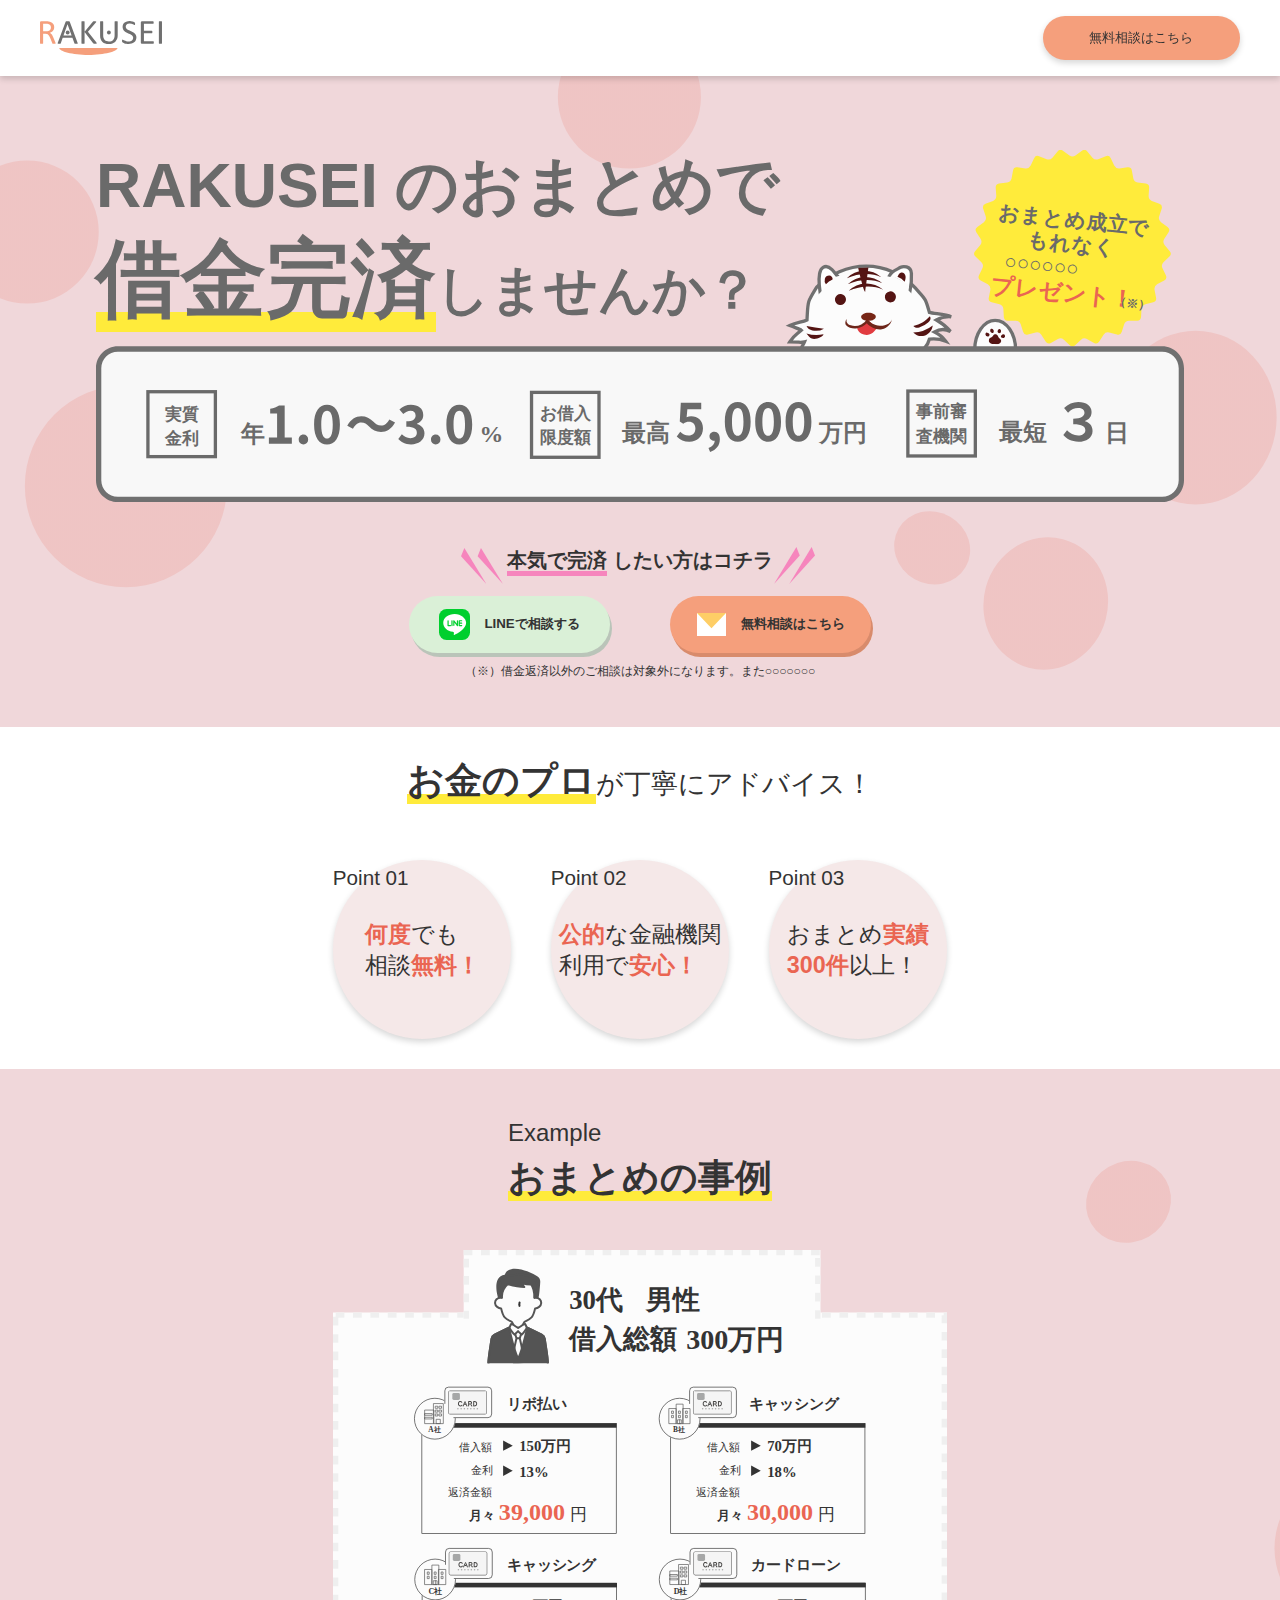
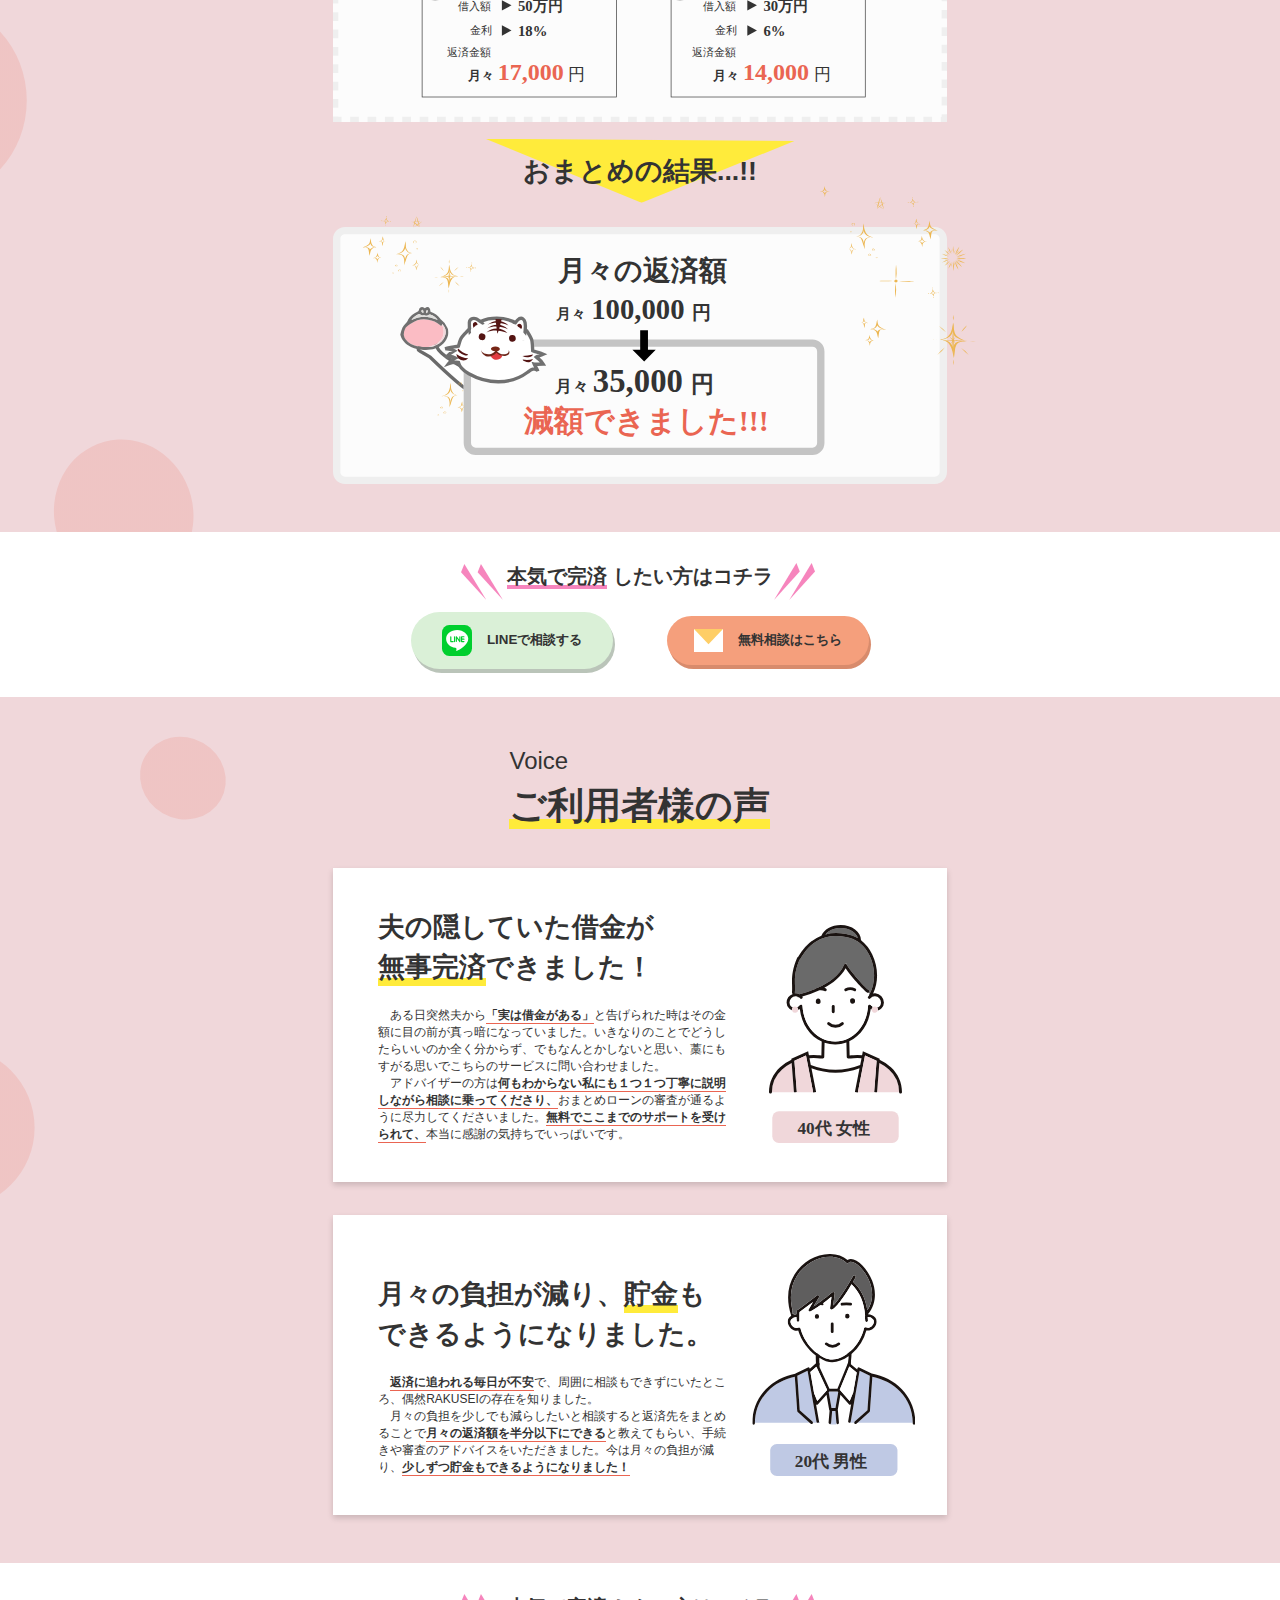
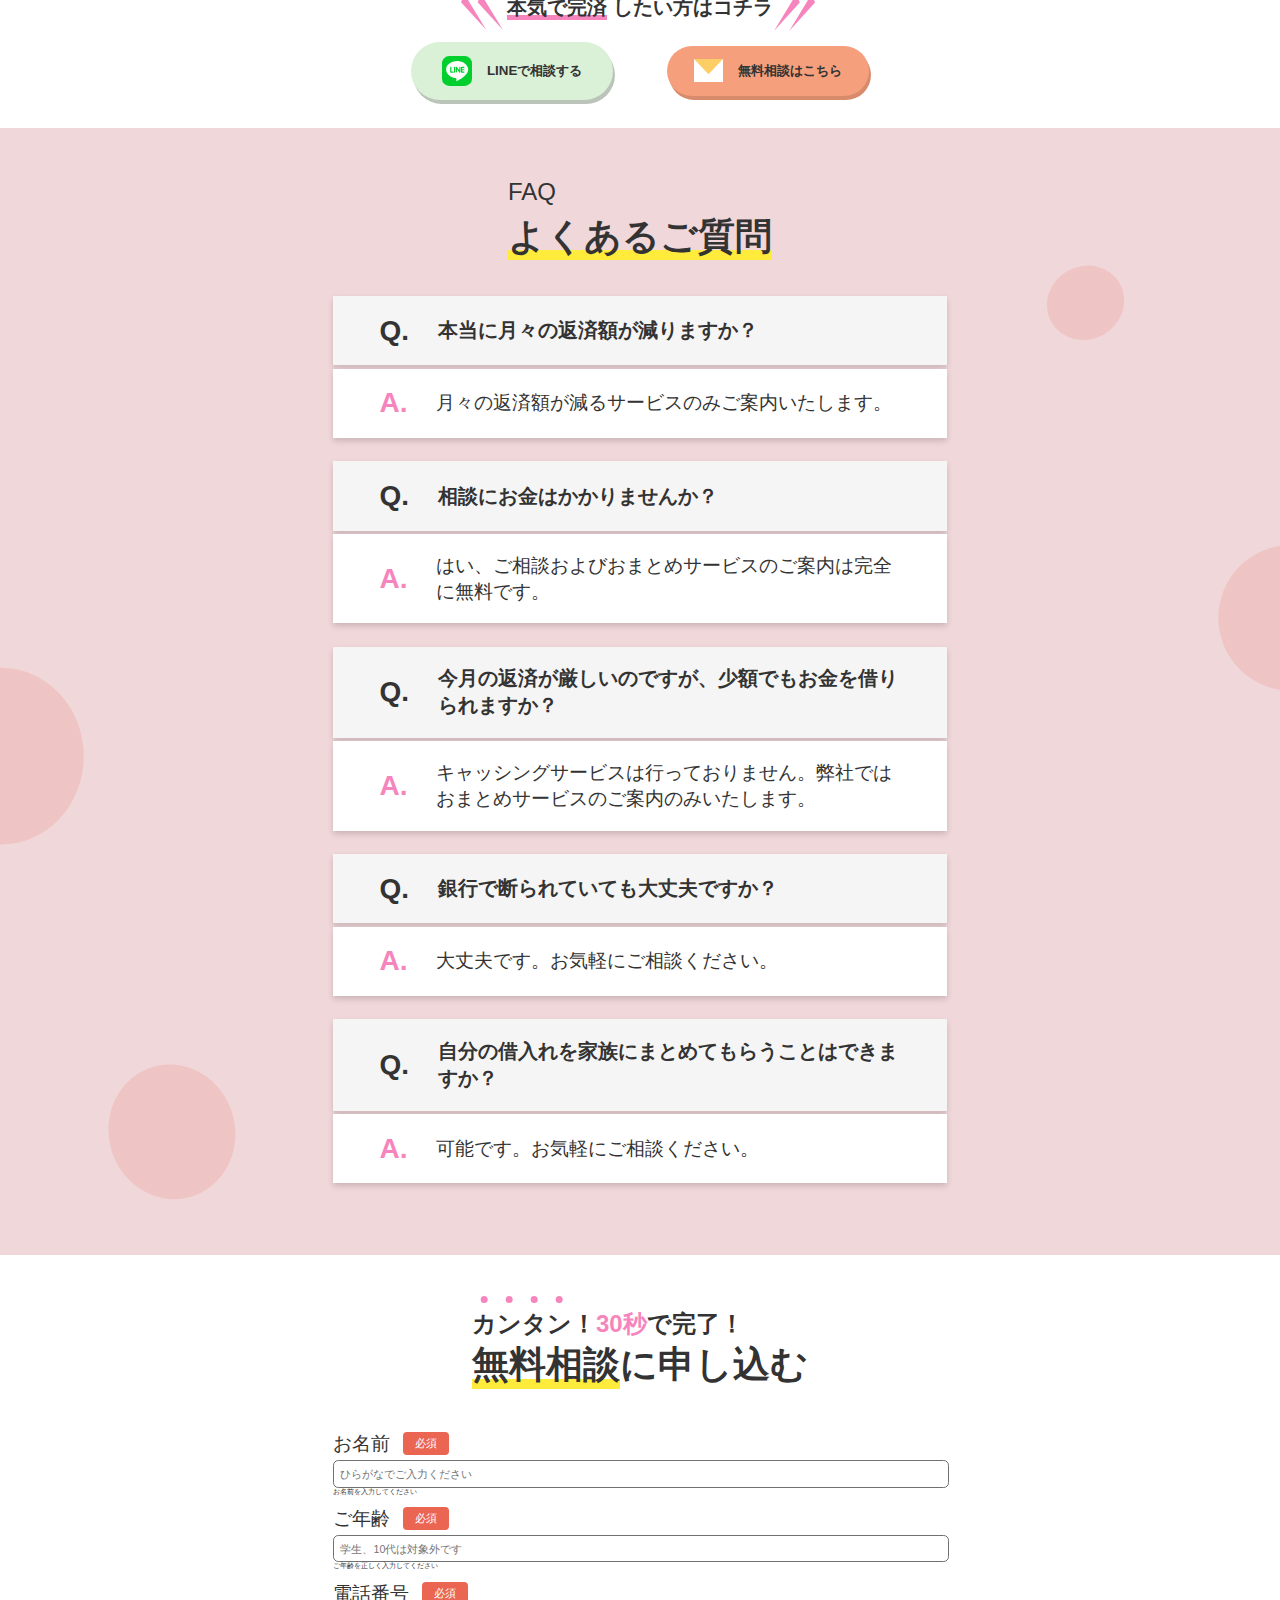
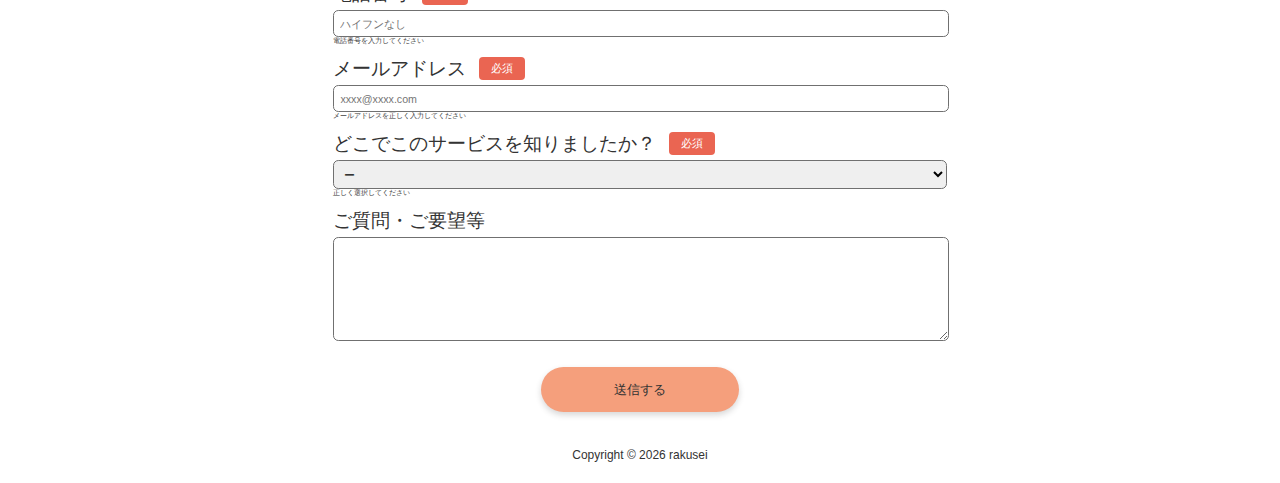
==== commit 8b9d0779: "細部調整" ====
--- a/index.html
+++ b/index.html
@@ -4,7 +4,7 @@
     <meta charset="UTF-8">
     <meta http-equiv="X-UA-Compatible" content="IE=edge">
     <meta name="viewport" content="width=device-width, initial-scale=1.0">
-    <title>RAKUSEIのおまとめで借金完済しませんか？</title>
+    <title>おまとめローンで借金完済・総量規制オーバーの方もご相談OK｜RAKUSEI(ラクセイ)</title>
 
     <link rel="stylesheet" href="css/application.css">
     <link rel="stylesheet" href="css/style.css">
@@ -21,17 +21,17 @@
 
     <meta property="og:locale" content="ja_JP" />
     <meta property="og:type" content="website" />
-    <meta property="og:title" content="RAKUSEIのおまとめで借金完済しませんか？" />
+    <meta property="og:title" content="おまとめローンで借金完済・総量規制オーバーの方もご相談OK｜RAKUSEI(ラクセイ)" />
     <meta property="og:description" content="テキストテキストテキストテキストテキストテキストテキストテキスト" />
     <meta property="og:url" content="index.html" />
-    <meta property="og:site_name" content="RAKUSEIのおまとめで借金完済しませんか？" />
+    <meta property="og:site_name" content="おまとめローンで借金完済・総量規制オーバーの方もご相談OK｜RAKUSEI(ラクセイ)" />
     <meta property="og:image" content="https://kai0806.github.io/rakusei/img/OGP.jpg" />
     <meta property="og:image:secure_url" content="" />
     <meta property="og:image:width" content="1200" />
     <meta property="og:image:height" content="630" />
     <meta name="twitter:card" content="summary_large_image" />
     <meta name="twitter:description" content="テキストテキストテキストテキストテキストテキストテキストテキスト" />
-    <meta name="twitter:title" content="RAKUSEIのおまとめで借金完済しませんか？" />
+    <meta name="twitter:title" content="おまとめローンで借金完済・総量規制オーバーの方もご相談OK｜RAKUSEI(ラクセイ)" />
     <meta name="twitter:image" content="https://kai0806.github.io/rakusei/img/OGP.jpg" />
 </head>
 <body>
--- a/css/style.css
+++ b/css/style.css
@@ -1,4 +1,40 @@
 @charset "UTF-8";
+
+@media screen and (min-width: 3841px){
+    #mv .wrap{
+        max-width: unset !important;
+    }
+
+    #mv .wrap .cta{
+        max-width: unset !important;
+    }
+
+    #feature .wrap{
+        max-width: unset !important;
+    }
+
+    #examp .wrap{
+        max-width: unset !important;
+    }
+
+    .cta{
+        max-width: unset !important;
+    }
+
+    #voice .wrap{
+        max-width: unset !important;
+    }
+
+    #faq .wrap{
+        max-width: unset !important;
+    }
+
+    #contact .wrap{
+        max-width: unset !important;
+    }
+}
+
+
 main{
     background: #F0D7DA;
     color: #333333;
@@ -35,7 +71,8 @@
     width: 100%;
     height: 3rem;
     background: #FFEB3B;
-    bottom: -1rem;
+    bottom: -2.5rem;
+    transform: translateY(-50%);
     z-index: -1;
 }
 
@@ -114,6 +151,7 @@
     font-size: 2rem;
     color: #333333;
     margin-left: 2.2rem;
+    font-weight: bold;
 }
 
 #mv .wrap .cta .line{
@@ -301,6 +339,7 @@
 
 #examp .wrap div{
     position: relative;
+    width: 100%;
 }
 
 #examp .wrap div::before{
@@ -397,6 +436,7 @@
     font-size: 2rem;
     color: #333333;
     margin-left: 2.2rem;
+    font-weight: bold;
 }
 
 .cta .line{
@@ -532,6 +572,7 @@
 
 #faq .wrap .content .question{
     margin-bottom: .5rem;
+    background: #F5F5F5;
 }
 
 #faq .wrap .content div p:first-child{
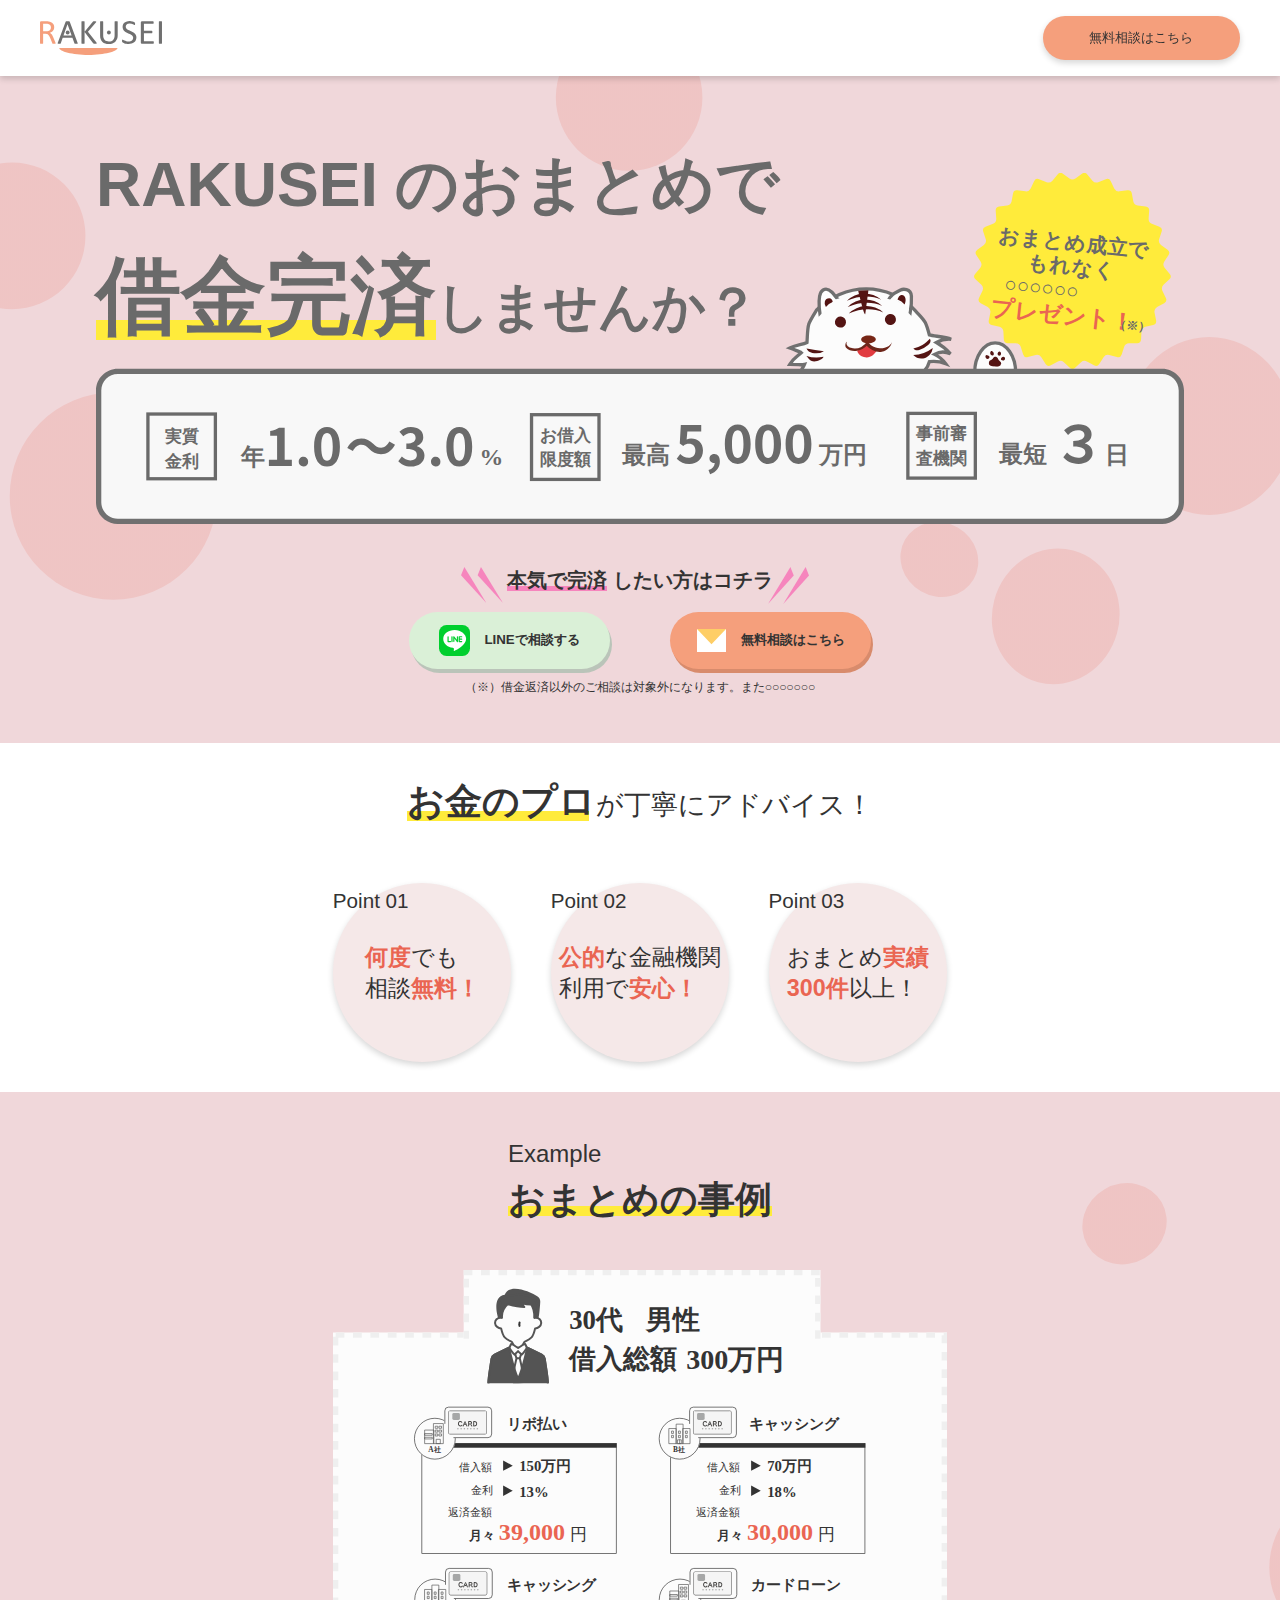
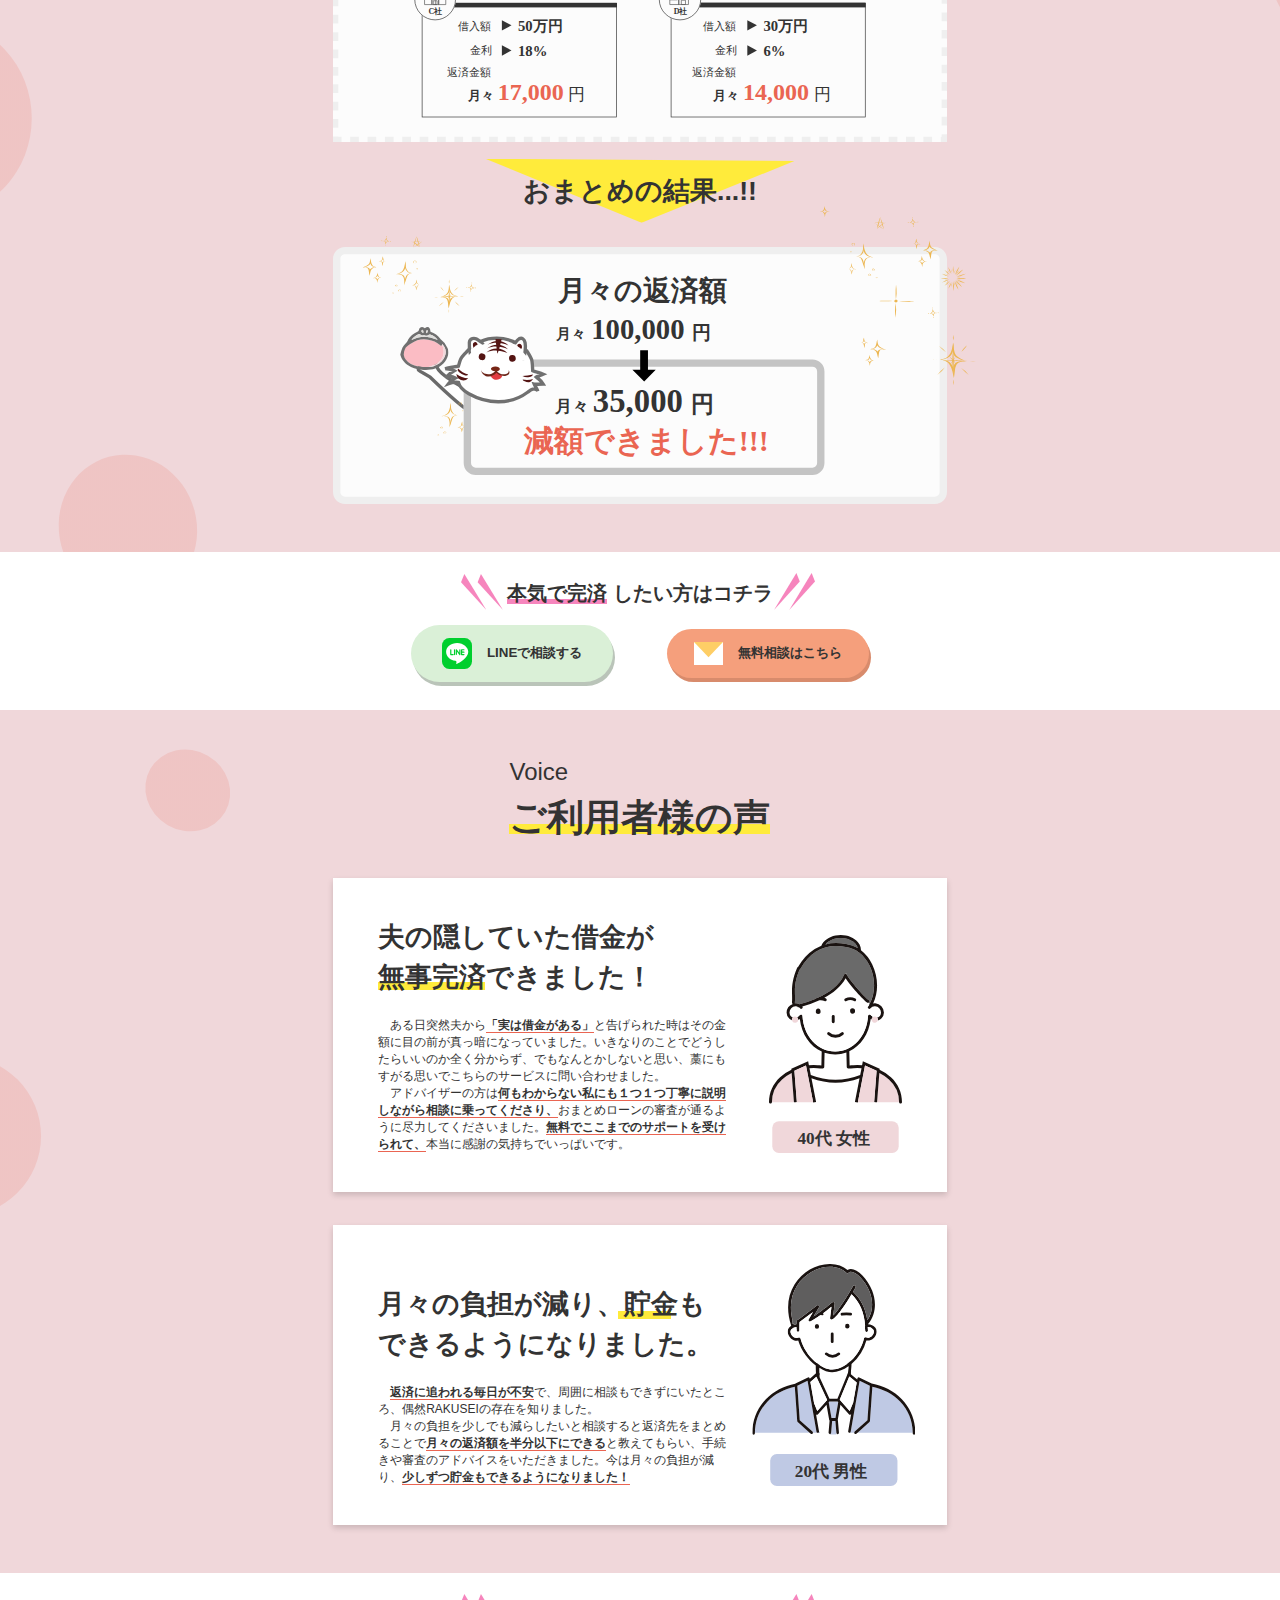
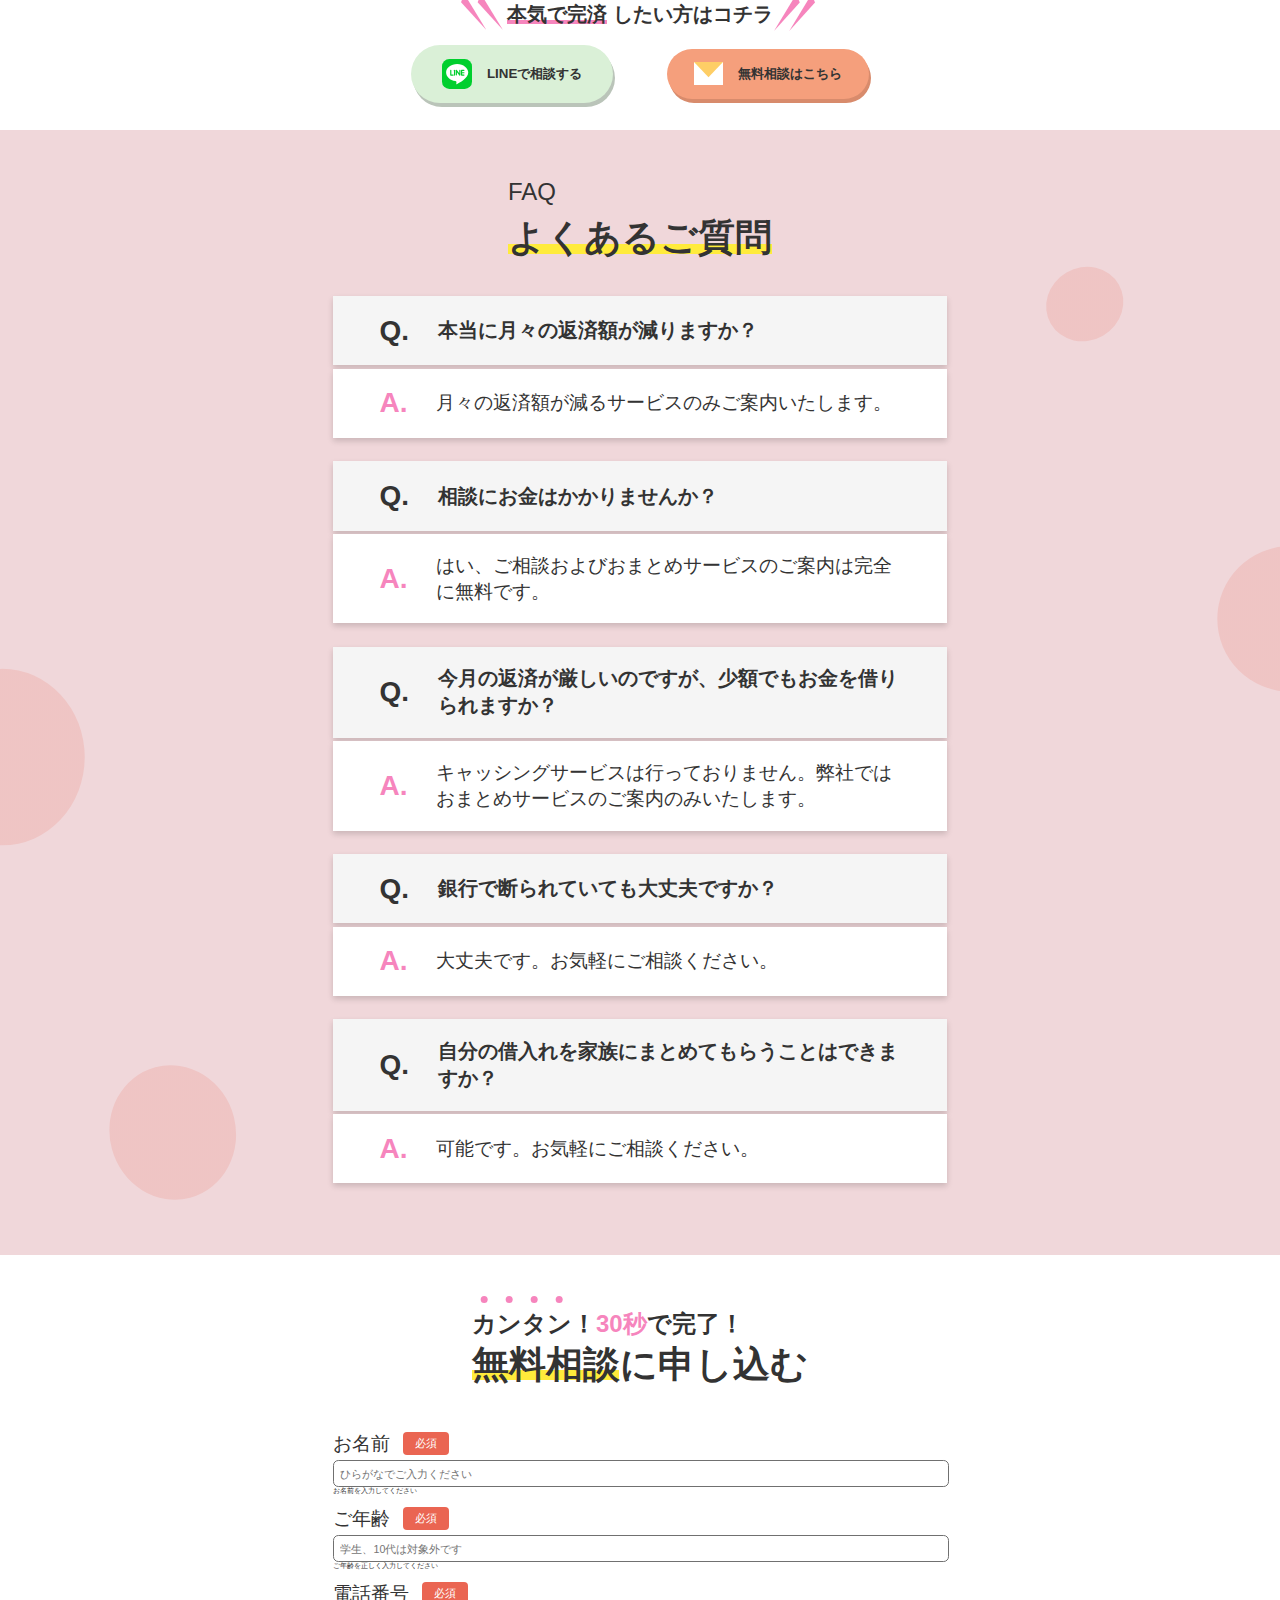
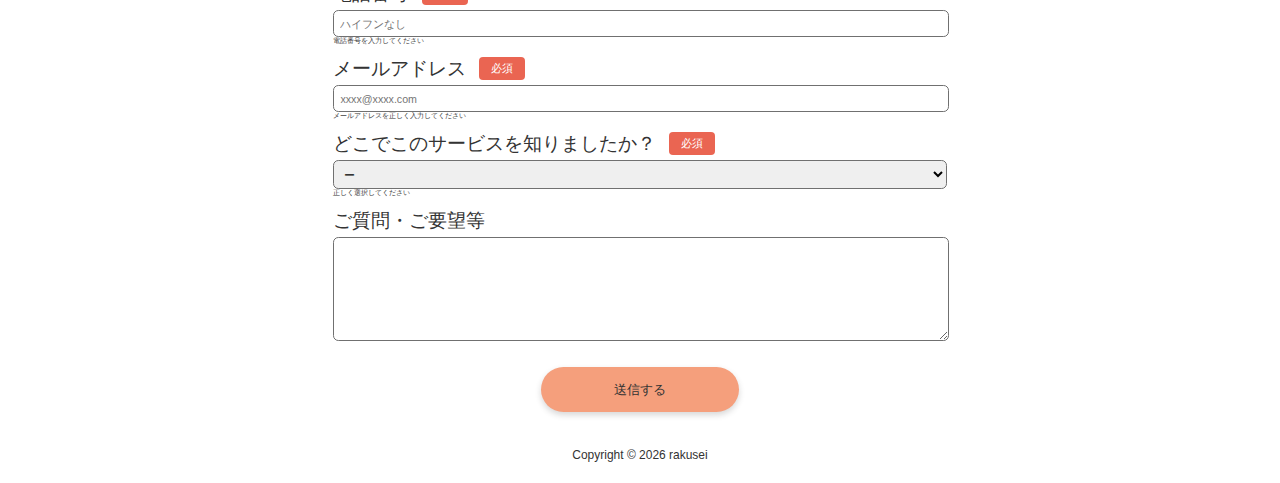
==== commit 99ac4d01: "ディスクリプション追加" ====
--- a/index.html
+++ b/index.html
@@ -22,7 +22,7 @@
     <meta property="og:locale" content="ja_JP" />
     <meta property="og:type" content="website" />
     <meta property="og:title" content="おまとめローンで借金完済・総量規制オーバーの方もご相談OK｜RAKUSEI(ラクセイ)" />
-    <meta property="og:description" content="テキストテキストテキストテキストテキストテキストテキストテキスト" />
+    <meta property="og:description" content="複数の借金をおまとめして借金完済を目指しましょう！ ローンやキャッシング、リボ払いなどで膨らんだ月々の支払いが楽になります。 ご相談は何度でも無料です！" />
     <meta property="og:url" content="index.html" />
     <meta property="og:site_name" content="おまとめローンで借金完済・総量規制オーバーの方もご相談OK｜RAKUSEI(ラクセイ)" />
     <meta property="og:image" content="https://kai0806.github.io/rakusei/img/OGP.jpg" />
@@ -30,7 +30,7 @@
     <meta property="og:image:width" content="1200" />
     <meta property="og:image:height" content="630" />
     <meta name="twitter:card" content="summary_large_image" />
-    <meta name="twitter:description" content="テキストテキストテキストテキストテキストテキストテキストテキスト" />
+    <meta name="twitter:description" content="複数の借金をおまとめして借金完済を目指しましょう！ ローンやキャッシング、リボ払いなどで膨らんだ月々の支払いが楽になります。 ご相談は何度でも無料です！" />
     <meta name="twitter:title" content="おまとめローンで借金完済・総量規制オーバーの方もご相談OK｜RAKUSEI(ラクセイ)" />
     <meta name="twitter:image" content="https://kai0806.github.io/rakusei/img/OGP.jpg" />
 </head>
--- a/css/style.css
+++ b/css/style.css
@@ -56,23 +56,23 @@
 #mv .wrap h1{
     font-size: 9.4rem;
     color: #6A6A6A;
-    line-height: 150%;
+    line-height: 1.5;
+    position: relative;
+    z-index: 10;
 }
 
 #mv .wrap h1 span{
     font-size: 12.8rem;
-    position: relative;
-    z-index: 10;
-}
-
-#mv .wrap h1 span::before{
-    position: absolute;
-    content: "";
-    width: 100%;
+
+}
+
+#mv .wrap h1::before{
+    position: absolute;
+    content: "";
+    width: 51rem;
     height: 3rem;
     background: #FFEB3B;
-    bottom: -2.5rem;
-    transform: translateY(-50%);
+    bottom: 3rem;
     z-index: -1;
 }
 
@@ -93,6 +93,7 @@
     position: relative;
     width: fit-content;
     margin: auto;
+    line-height: 1;
     margin-bottom: 3.2rem;
 }
 
@@ -102,6 +103,7 @@
     width: 6.429rem;
     height: 5.52rem;
     left: -7rem;
+    bottom: -2rem;
     background: url("../img/attention_left.svg") no-repeat center center/contain;
 }
 
@@ -110,7 +112,8 @@
     content: "";
     width: 6.429rem;
     height: 5.52rem;
-    right: -6.5rem;
+    right: -5.5rem;
+    bottom: -2rem;
     background: url("../img/attention_right.svg") no-repeat center center/contain;
 }
 
@@ -125,7 +128,7 @@
     width: 100%;
     height: .7rem;
     background: #F685BD;
-    bottom: -.7rem;
+    bottom: .1rem;
     z-index: -1;
 }
 
@@ -199,23 +202,24 @@
     font-weight: normal;
     text-align: center;
     margin-bottom: 9.4rem;
-    line-height: 100%;
+    line-height: 1;
+    position: relative;
+    z-index: 10;
 }
 
 #feature h2 span{
     font-size: 5.5rem;
     font-weight: bold;
-    position: relative;
-    z-index: 10;
-}
-
-#feature h2 span::before{
-    position: absolute;
-    content: "";
-    width: 100%;
+
+}
+
+#feature h2::before{
+    position: absolute;
+    content: "";
+    width: 27.3rem;
     height: 1.5rem;
     background: #FFEB3B;
-    bottom: -.5rem;
+    bottom: 0;
     z-index: -1;
 }
 
@@ -287,7 +291,9 @@
 }
 
 #examp .wrap h2, #voice .wrap h2, #faq .wrap h2{
-    line-height: 400%;
+    line-height: 1.5;
+    position: relative;
+    z-index: 10;
 }
 
 #examp .wrap h2 small, #voice .wrap h2 small, #faq .wrap h2 small{
@@ -297,17 +303,15 @@
 
 #examp .wrap h2 span, #voice .wrap h2 span, #faq .wrap h2 span{
     font-size: 5.5rem;
-    position: relative;
-    z-index: 10;
-}
-
-#examp .wrap h2 span::before, #voice .wrap h2 span::before, #faq .wrap h2 span::before{
+}
+
+#examp .wrap h2::before, #voice .wrap h2::before, #faq .wrap h2::before{
     position: absolute;
     content: "";
     width: 100%;
     height: 1.5rem;
     background: #FFEB3B;
-    bottom: -.5rem;
+    bottom: 1.7rem;
     z-index: -1;
 }
 
@@ -378,6 +382,7 @@
     position: relative;
     width: fit-content;
     margin: auto;
+    line-height: 1;
     margin-bottom: 3.2rem;
 }
 
@@ -387,6 +392,7 @@
     width: 6.429rem;
     height: 5.52rem;
     left: -7rem;
+    bottom: -1rem;
     background: url("../img/attention_left.svg") no-repeat center center/contain;
 }
 
@@ -396,6 +402,7 @@
     width: 6.429rem;
     height: 5.52rem;
     right: -6.5rem;
+    bottom: -1rem;
     background: url("../img/attention_right.svg") no-repeat center center/contain;
 }
 
@@ -410,7 +417,7 @@
     width: 100%;
     height: .7rem;
     background: #F685BD;
-    bottom: -.3rem;
+    bottom: .1rem;
     z-index: -1;
 }
 
@@ -497,21 +504,29 @@
 #voice .wrap .content h3{
     font-size: 4rem;
     margin-bottom: 3rem;
-    line-height: 150%;
-}
-
-#voice .wrap .content h3 span{
+    line-height: 1.5;
     position: relative;
     z-index: 10;
 }
 
-#voice .wrap .content h3 span::before{
-    position: absolute;
-    content: "";
-    width: 100%;
+#voice .wrap .content:nth-child(2) h3::before{
+    position: absolute;
+    content: "";
+    width: 16rem;
     height: 1.2rem;
     background: #FFEB3B;
-    bottom: -.6rem;
+    bottom: 1rem;
+    z-index: -1;
+}
+
+#voice .wrap .content:nth-child(3) h3::before{
+    position: absolute;
+    content: "";
+    width: 8rem;
+    height: 1.2rem;
+    background: #FFEB3B;
+    top: 4rem;
+    left: 36rem;
     z-index: -1;
 }
 
@@ -523,7 +538,6 @@
 #voice .wrap .content p span{
     font-weight: bold;
     border-bottom: .3rem solid #EA6552;
-    padding-bottom: .1rem;
 }
 
 #voice .wrap .content img{
@@ -613,23 +627,20 @@
 #contact .wrap h2{
     font-size: 5.5rem;
     margin-bottom: 6.2rem;
+    position: relative;
+    z-index: 10;
 }
 
 #contact .wrap h2 small{
     font-size: 3.6rem;
 }
 
-#contact .wrap h2 > span{
-    position: relative;
-    z-index: 10;
-}
-
-#contact .wrap h2 > span::before{
-    position: absolute;
-    content: "";
-    width: 100%;
+#contact .wrap h2::before{
+    position: absolute;
+    content: "";
+    width: 22rem;
     height: 1.5rem;
-    bottom: -.6rem;
+    bottom: 1.5rem;
     z-index: -1;
     background: #FFEB3B;
 }
@@ -878,6 +889,10 @@
         padding: 2.85rem 0 2.42rem;
     }
 
+    #examp .wrap h2, #voice .wrap h2, #faq .wrap h2{
+        line-height: 2.5;
+    }
+
     #examp .wrap h2 small, #voice .wrap h2 small, #faq .wrap h2 small{
         font-size: 2.2rem;
     }
@@ -1077,7 +1092,7 @@
     #contact .wrap h2{
         font-size: 3.4rem;
         margin-bottom: 3rem;
-        line-height: 120%;
+        line-height: 1.2;
     }
     
     #contact .wrap h2 small{
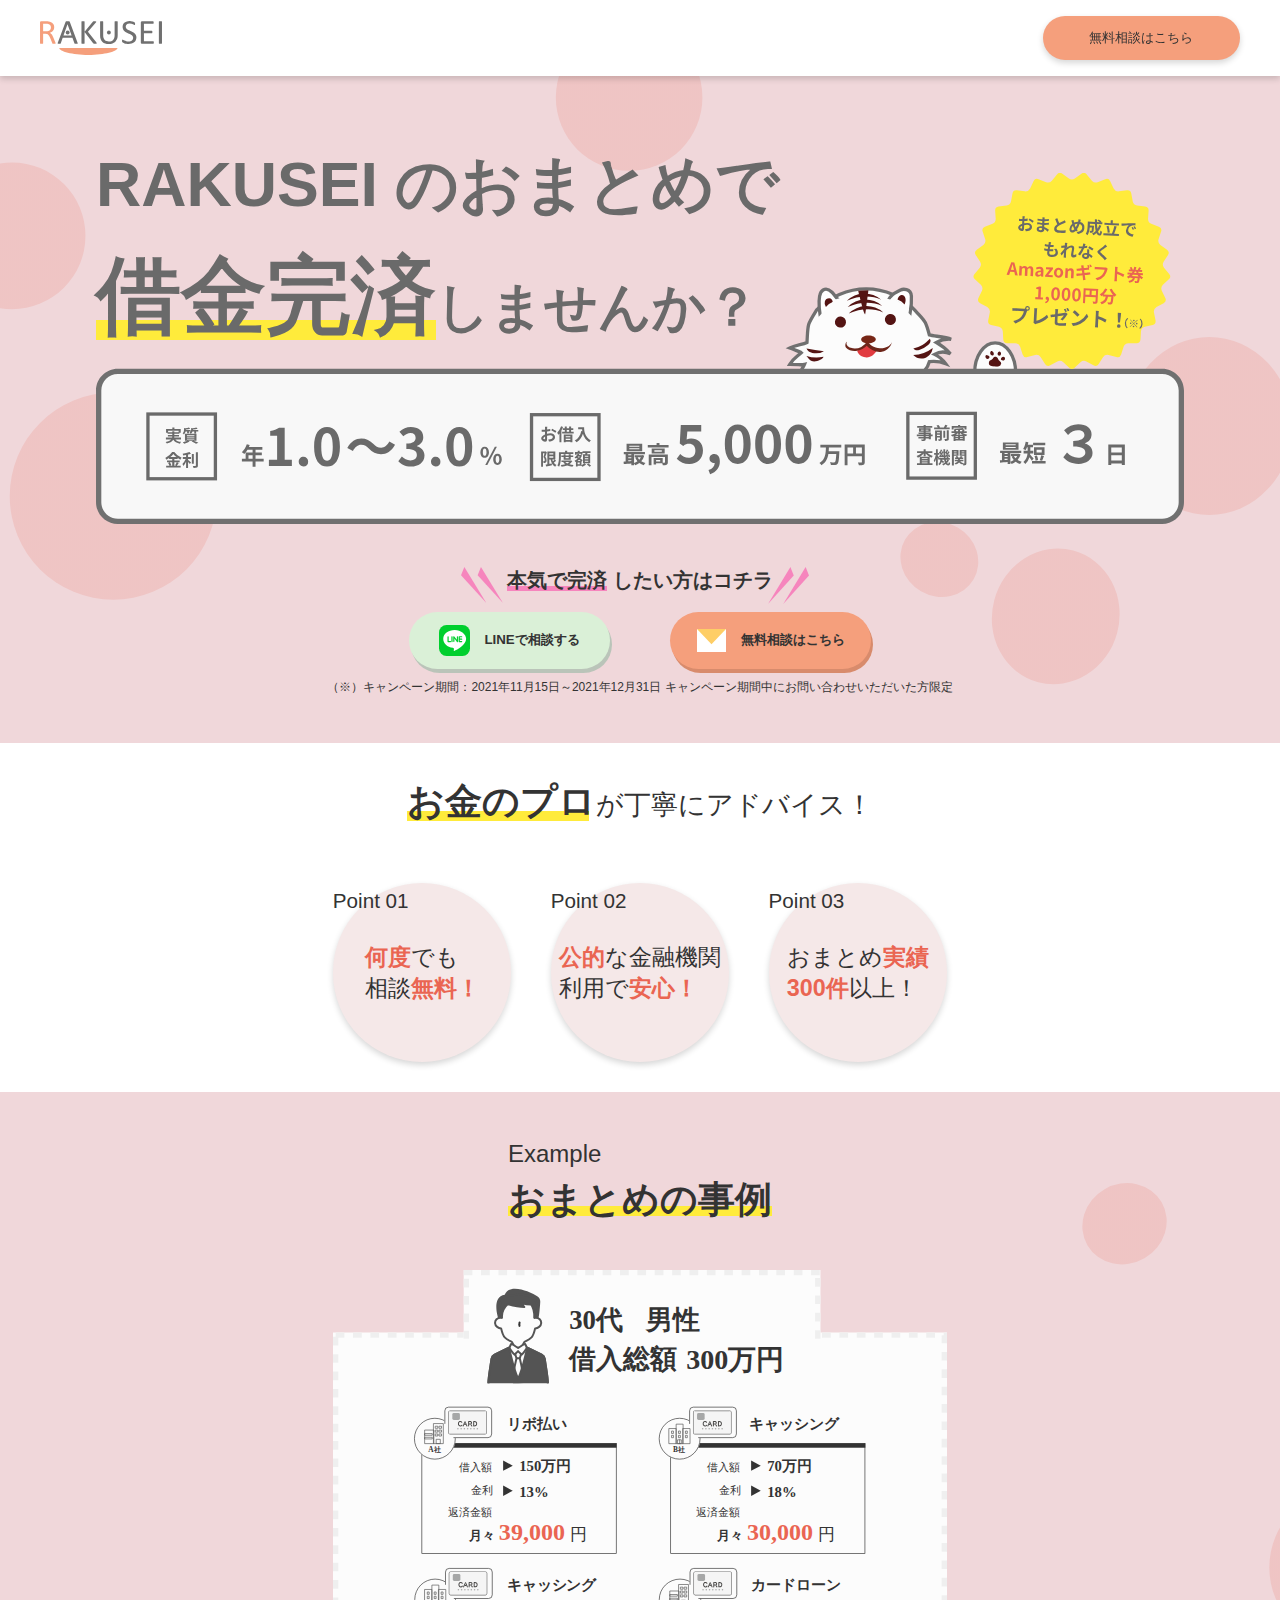
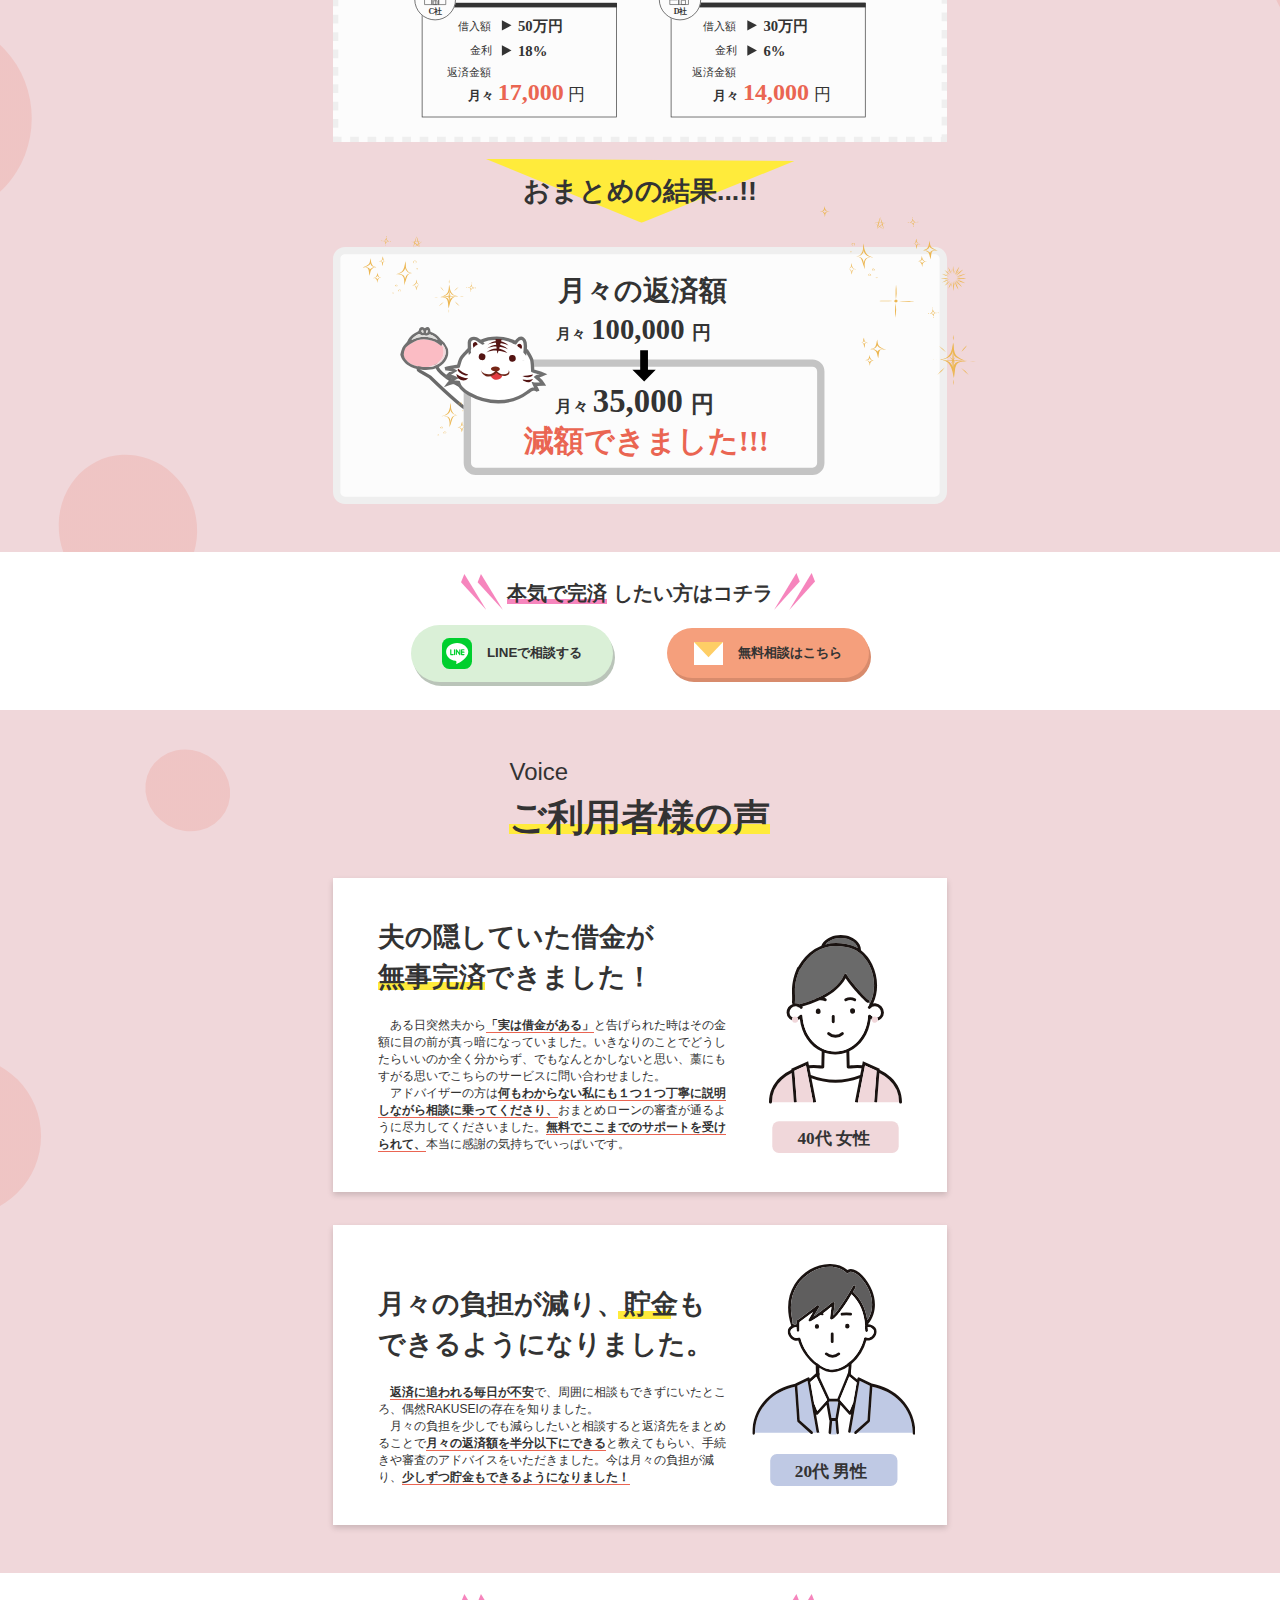
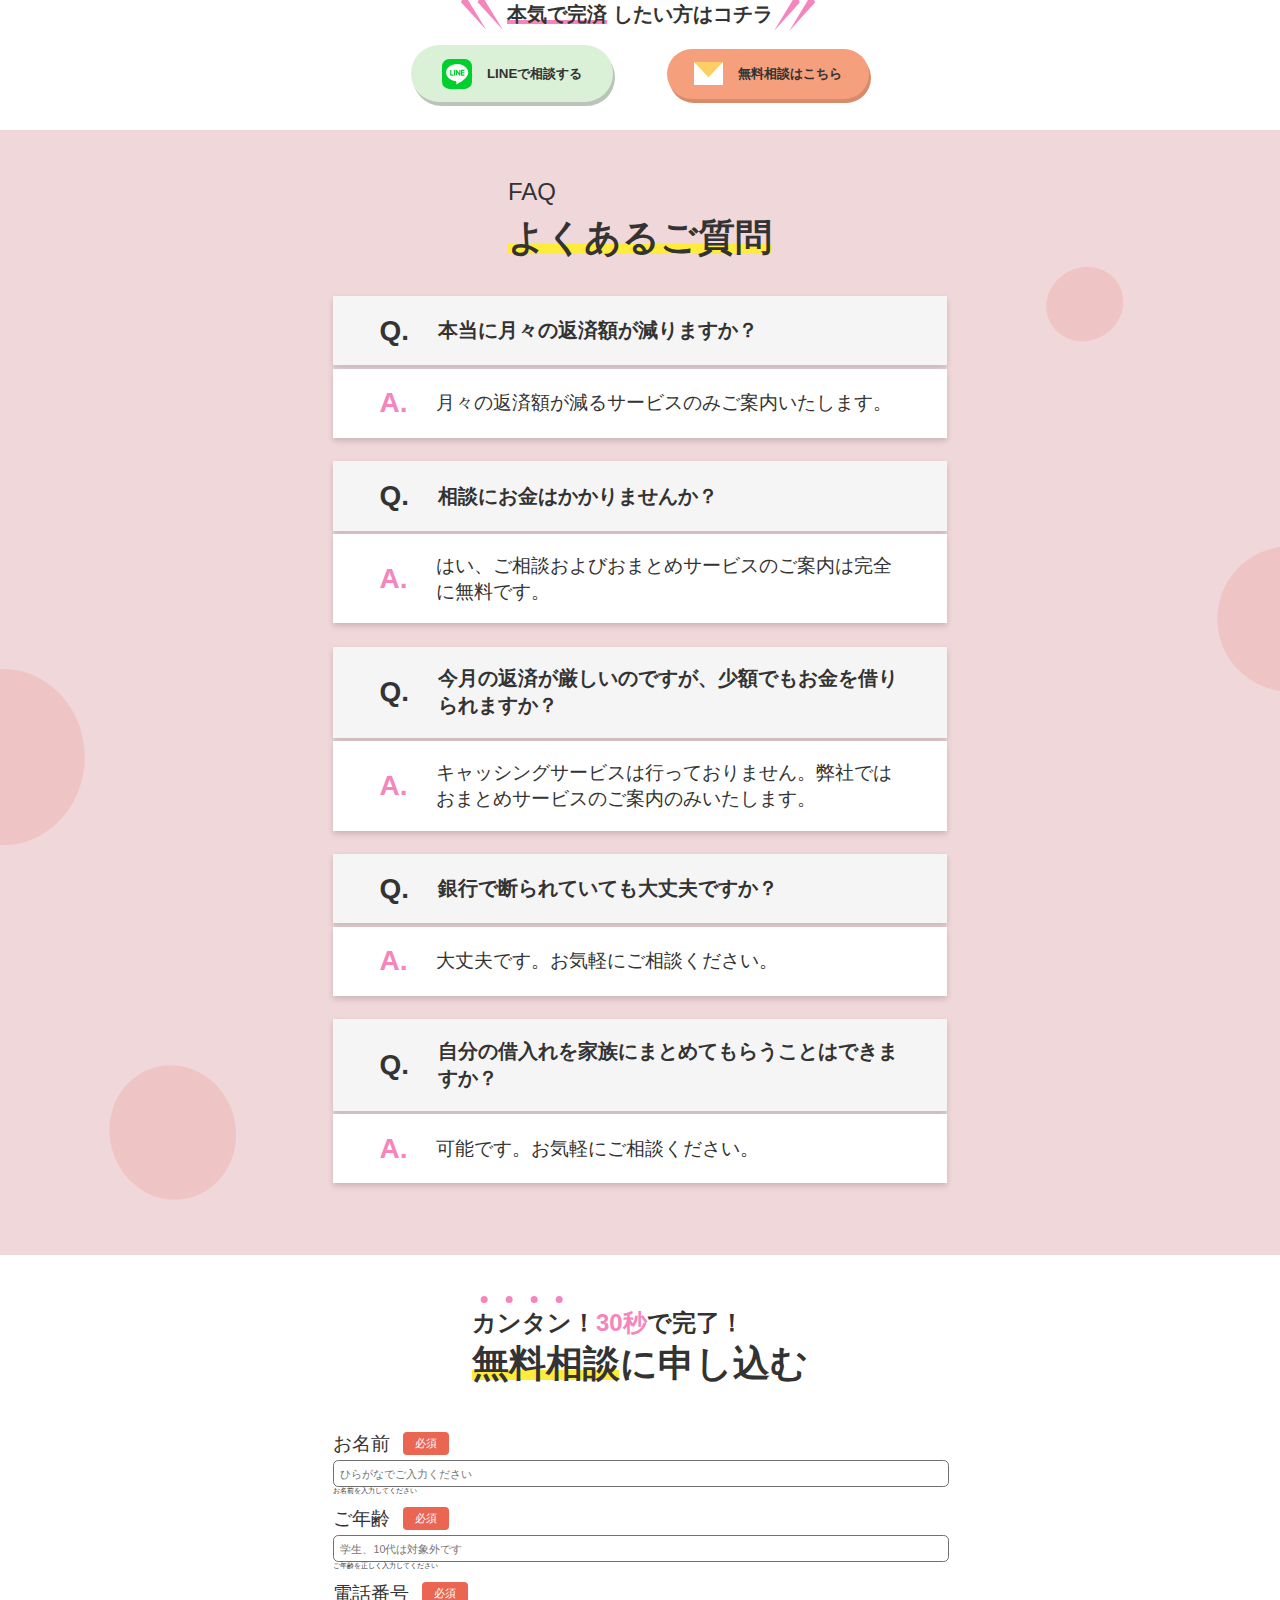
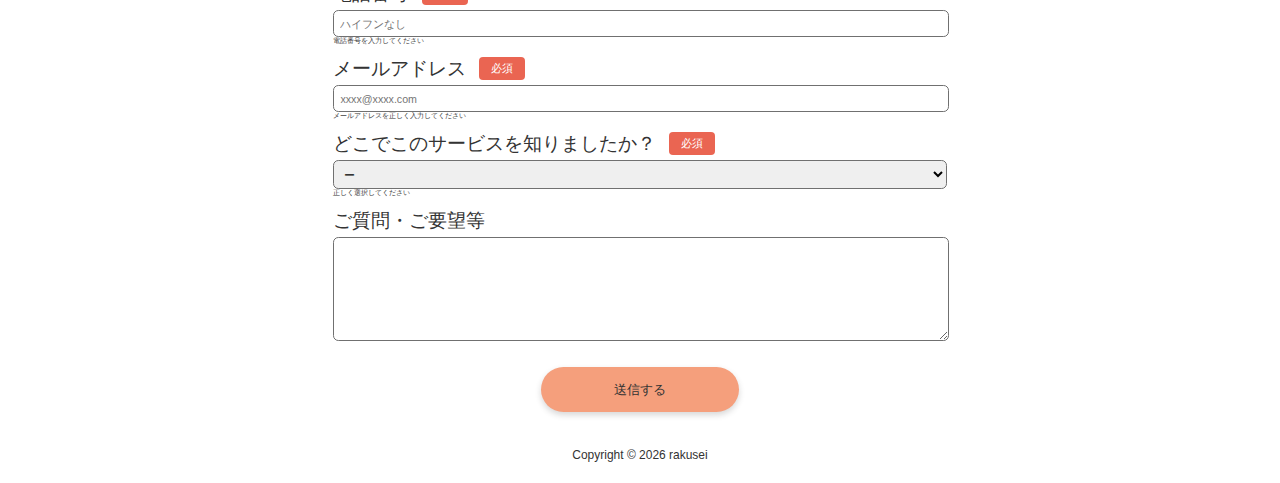
==== commit 9c6c36df: "画像差し替え" ====
--- a/index.html
+++ b/index.html
@@ -26,18 +26,35 @@
     <meta property="og:url" content="index.html" />
     <meta property="og:site_name" content="おまとめローンで借金完済・総量規制オーバーの方もご相談OK｜RAKUSEI(ラクセイ)" />
     <meta property="og:image" content="https://kai0806.github.io/rakusei/img/OGP.jpg" />
-    <meta property="og:image:secure_url" content="" />
+    <meta property="og:image:secure_url" content="https://kai0806.github.io/rakusei/img/OGP.jpg" />
     <meta property="og:image:width" content="1200" />
     <meta property="og:image:height" content="630" />
     <meta name="twitter:card" content="summary_large_image" />
     <meta name="twitter:description" content="複数の借金をおまとめして借金完済を目指しましょう！ ローンやキャッシング、リボ払いなどで膨らんだ月々の支払いが楽になります。 ご相談は何度でも無料です！" />
     <meta name="twitter:title" content="おまとめローンで借金完済・総量規制オーバーの方もご相談OK｜RAKUSEI(ラクセイ)" />
     <meta name="twitter:image" content="https://kai0806.github.io/rakusei/img/OGP.jpg" />
+
+    <!-- サイトジェネラルタグ-->
+    <script async src="https://s.yimg.jp/images/listing/tool/cv/ytag.js"></script>
+    <script>
+        window.yjDataLayer = window.yjDataLayer || [];
+        function ytag() { yjDataLayer.push(arguments); }
+        ytag({"type":"ycl_cookie"});
+    </script>
+    <!-- Global site tag (gtag.js) - Google Analytics -->
+    <script async src="https://www.googletagmanager.com/gtag/js?id=G-D3PM1X41ST"></script>
+    <script>
+        window.dataLayer = window.dataLayer || [];
+        function gtag(){dataLayer.push(arguments);}
+        gtag('js', new Date());
+        gtag('config', 'G-D3PM1X41ST');
+    </script>
+
 </head>
 <body>
     <header>
         <img src="img/logo.svg" alt="RAKUSEI">
-        <a class="pc_only" href="">無料相談はこちら</a>
+        <a class="pc_only" href="#contact">無料相談はこちら</a>
     </header>
     <main>
         <section id="mv">
@@ -53,10 +70,10 @@
 
                 <div class="cta">
                     <a class="line" href=""><img src="img/line.svg" alt="line"><p>LINEで相談する</p></a>
-                    <a class="mail" href=""><img src="img/mail.svg" alt="mail"><p>無料相談はこちら</p></a>
-                </div>
-
-                <p>（※）借金返済以外のご相談は対象外になります。また○○○○○○○</p>
+                    <a class="mail" href="#contact"><img src="img/mail.svg" alt="mail"><p>無料相談はこちら</p></a>
+                </div>
+
+                <p>（※）キャンペーン期間：2021年11月15日～2021年12月31日 キャンペーン期間中にお問い合わせいただいた方限定</p>
             </div>
         </section>
 
@@ -102,7 +119,7 @@
 
                 <div class="cta">
                     <a class="line" href=""><img src="img/line.svg" alt="line"><p>LINEで相談する</p></a>
-                    <a class="mail" href=""><img src="img/mail.svg" alt="mail"><p>無料相談はこちら</p></a>
+                    <a class="mail" href="#contact"><img src="img/mail.svg" alt="mail"><p>無料相談はこちら</p></a>
                 </div>
             </div>
         </section>
@@ -155,7 +172,7 @@
 
                 <div class="cta">
                     <a class="line" href=""><img src="img/line.svg" alt="line"><p>LINEで相談する</p></a>
-                    <a class="mail" href=""><img src="img/mail.svg" alt="mail"><p>無料相談はこちら</p></a>
+                    <a class="mail" href="#contact"><img src="img/mail.svg" alt="mail"><p>無料相談はこちら</p></a>
                 </div>
             </div>
         </section>
@@ -294,6 +311,5 @@
             </div>
         </section>
     </main>
-    <footer></footer>
 </body>
 </html>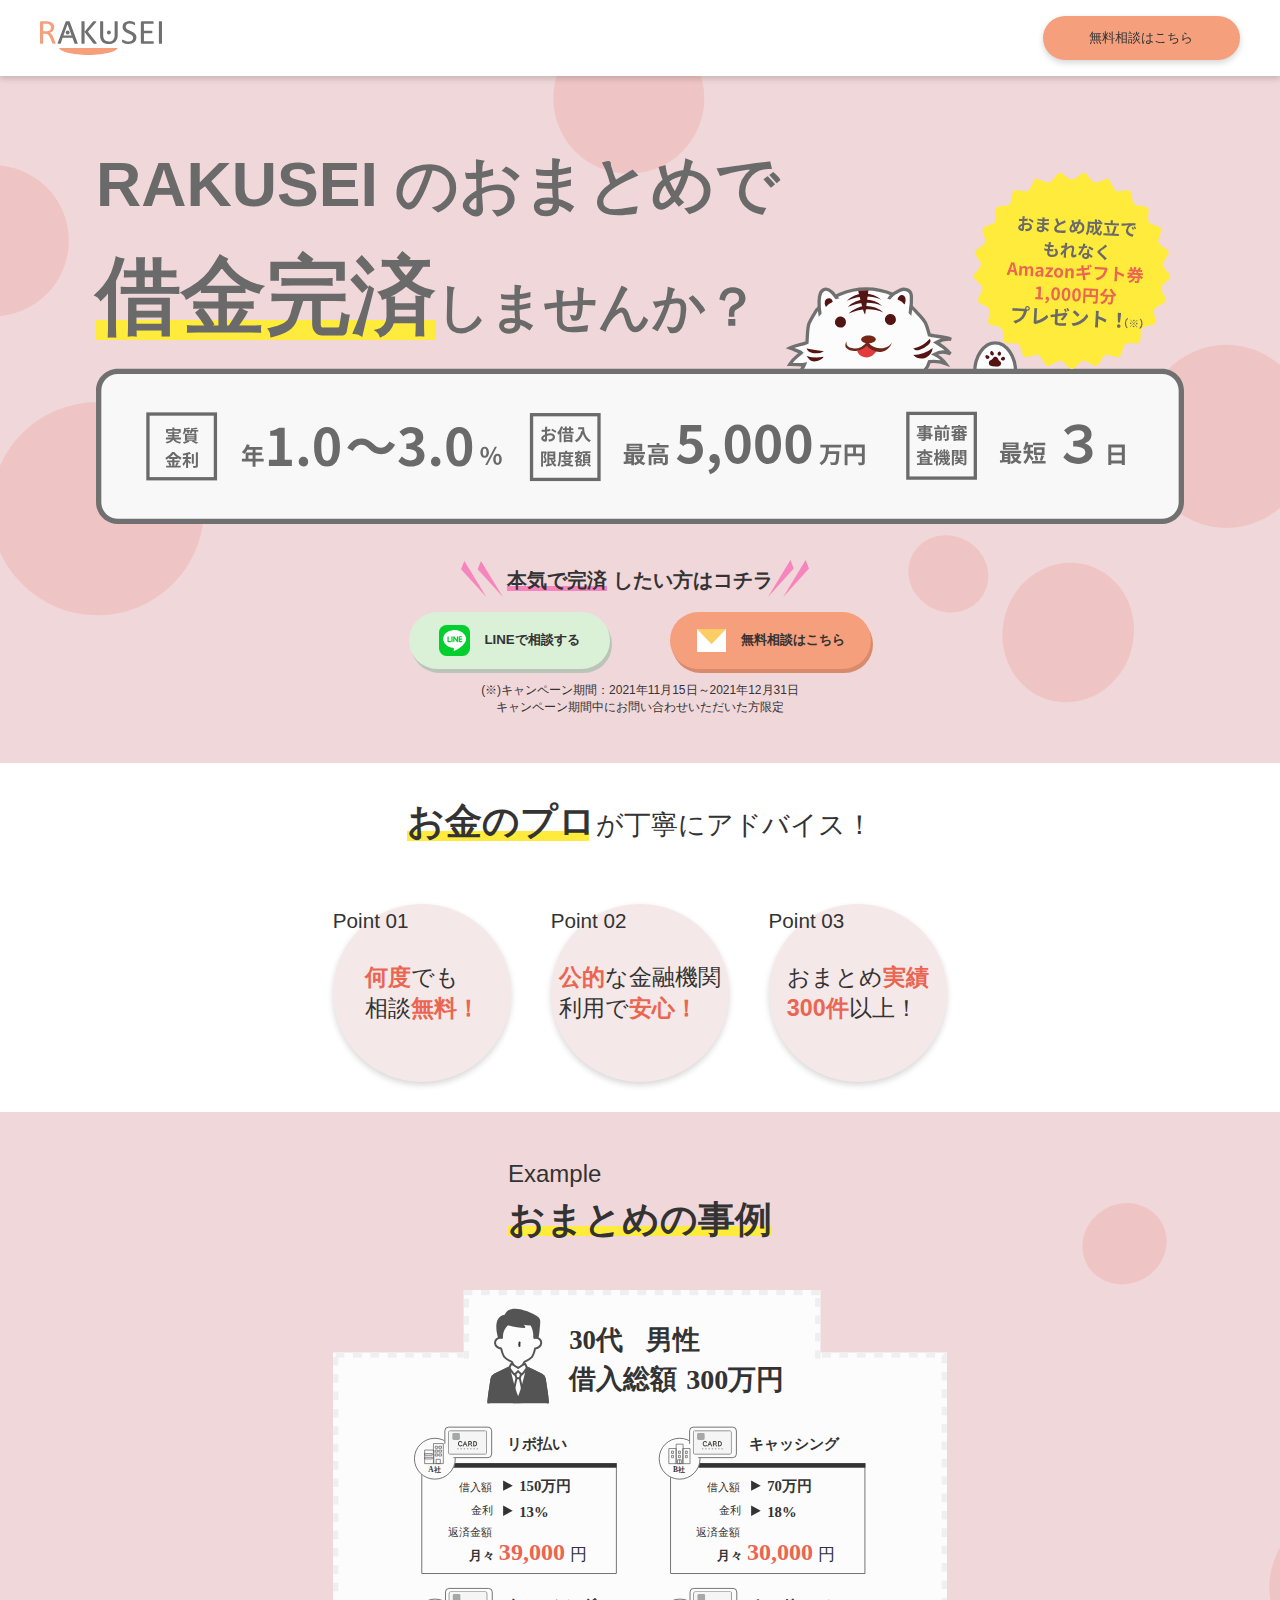
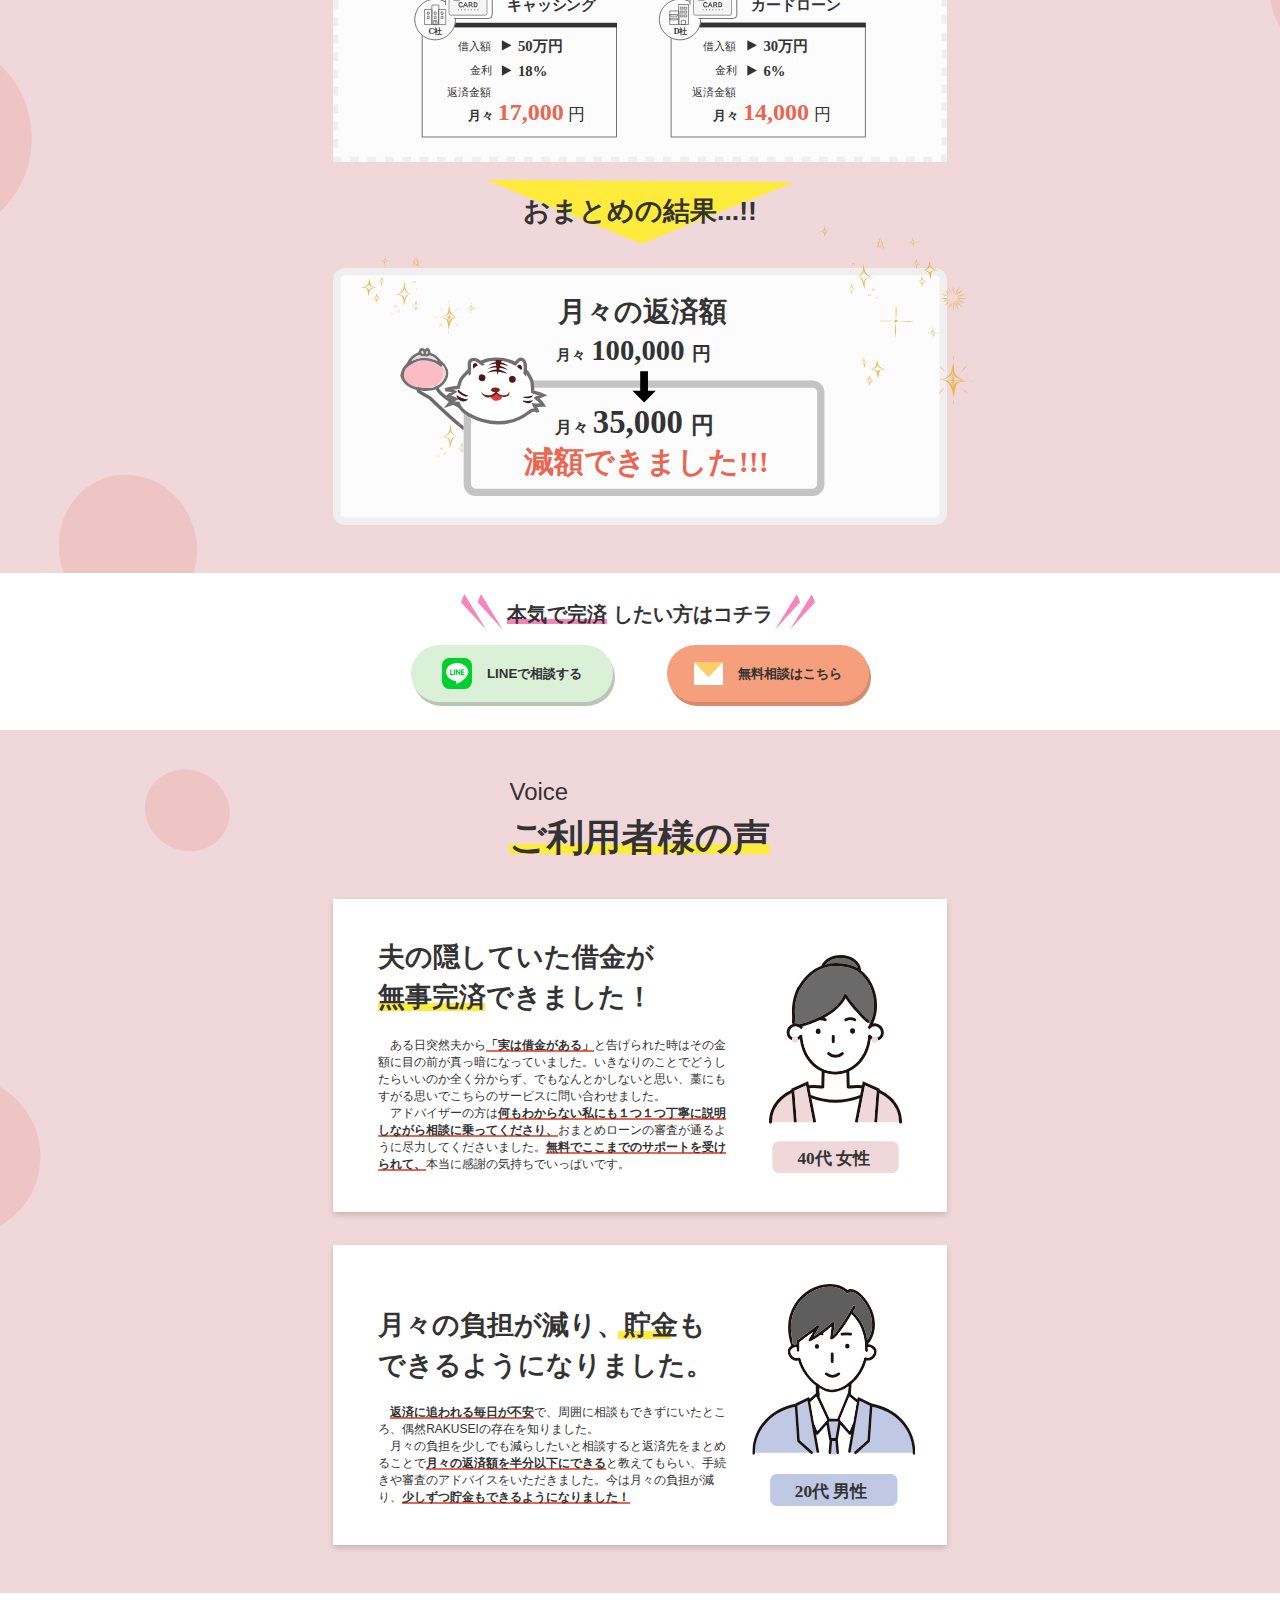
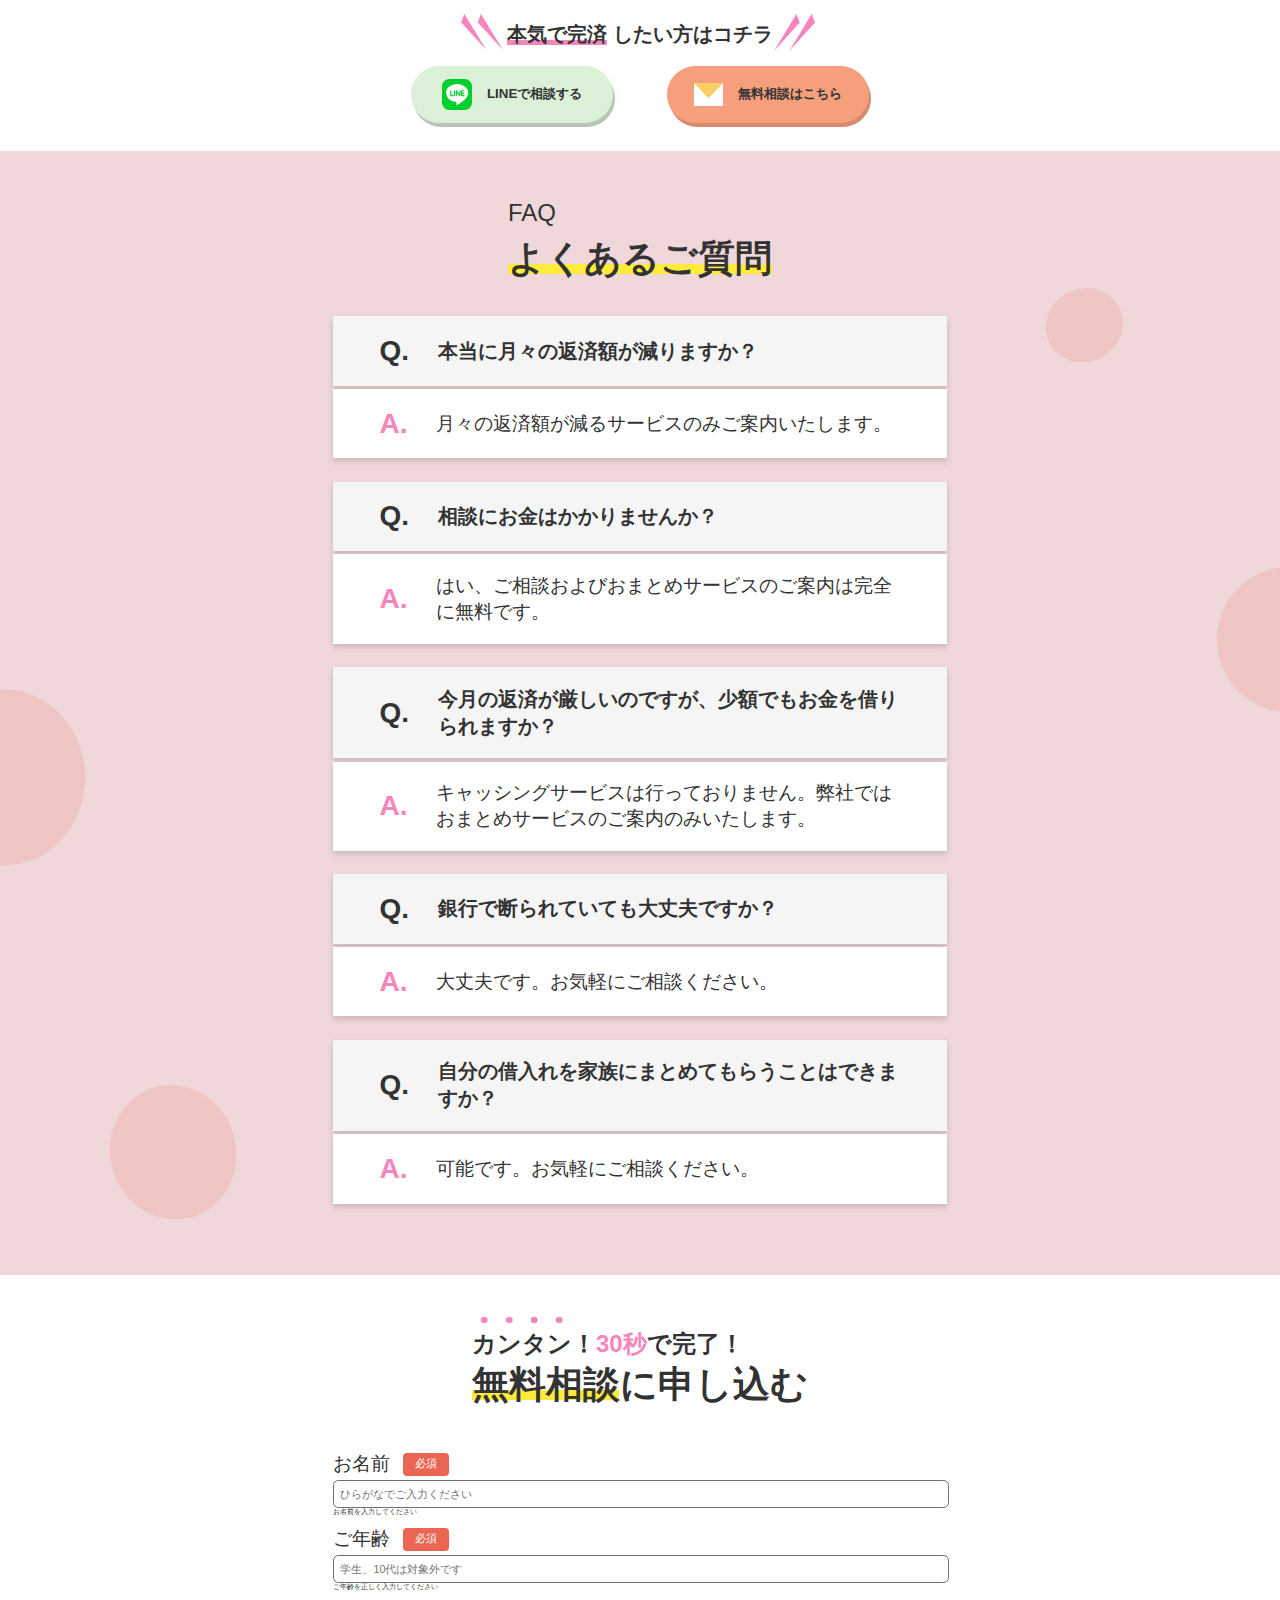
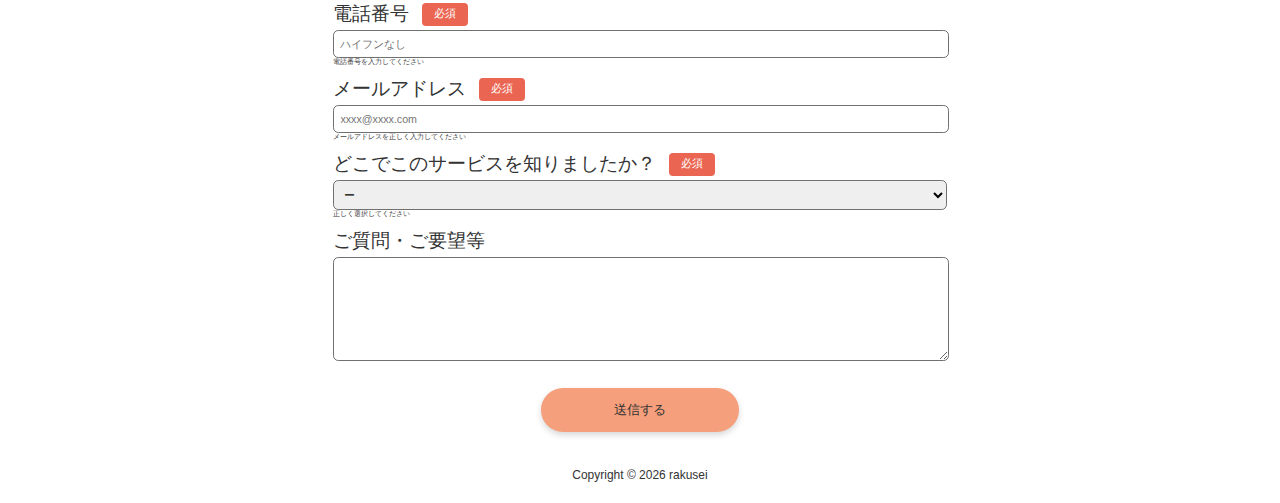
==== commit 5d011bf7: "細部調整" ====
--- a/index.html
+++ b/index.html
@@ -25,14 +25,14 @@
     <meta property="og:description" content="複数の借金をおまとめして借金完済を目指しましょう！ ローンやキャッシング、リボ払いなどで膨らんだ月々の支払いが楽になります。 ご相談は何度でも無料です！" />
     <meta property="og:url" content="index.html" />
     <meta property="og:site_name" content="おまとめローンで借金完済・総量規制オーバーの方もご相談OK｜RAKUSEI(ラクセイ)" />
-    <meta property="og:image" content="https://kai0806.github.io/rakusei/img/OGP.jpg" />
-    <meta property="og:image:secure_url" content="https://kai0806.github.io/rakusei/img/OGP.jpg" />
+    <meta property="og:image" content="https://rakusei-loan.jp/img/OGP.jpg" />
+    <meta property="og:image:secure_url" content="https://rakusei-loan.jp/img/OGP.jpg" />
     <meta property="og:image:width" content="1200" />
     <meta property="og:image:height" content="630" />
     <meta name="twitter:card" content="summary_large_image" />
     <meta name="twitter:description" content="複数の借金をおまとめして借金完済を目指しましょう！ ローンやキャッシング、リボ払いなどで膨らんだ月々の支払いが楽になります。 ご相談は何度でも無料です！" />
     <meta name="twitter:title" content="おまとめローンで借金完済・総量規制オーバーの方もご相談OK｜RAKUSEI(ラクセイ)" />
-    <meta name="twitter:image" content="https://kai0806.github.io/rakusei/img/OGP.jpg" />
+    <meta name="twitter:image" content="https://rakusei-loan.jp/img/OGP.jpg" />
 
     <!-- サイトジェネラルタグ-->
     <script async src="https://s.yimg.jp/images/listing/tool/cv/ytag.js"></script>
@@ -73,7 +73,8 @@
                     <a class="mail" href="#contact"><img src="img/mail.svg" alt="mail"><p>無料相談はこちら</p></a>
                 </div>
 
-                <p>（※）キャンペーン期間：2021年11月15日～2021年12月31日 キャンペーン期間中にお問い合わせいただいた方限定</p>
+                <p>(※)キャンペーン期間：2021年11月15日～2021年12月31日
+                    <br/>キャンペーン期間中にお問い合わせいただいた方限定</p>
             </div>
         </section>
 
@@ -280,7 +281,7 @@
                         <div>
                           <select name="どこでこのサービスを知りましたか？" data-formrun-required>
                             <option value>ー</option>
-                            <option value="Google検索">Google検索</option>
+                            <option value="Google検索">Yahoo!検索</option>
                             <option value="駅構内のポスター">駅構内のポスター</option>
                             <option value="チラシ">チラシ</option>
                             <option value="その他">その他</option>
--- a/css/style.css
+++ b/css/style.css
@@ -103,7 +103,7 @@
     width: 6.429rem;
     height: 5.52rem;
     left: -7rem;
-    bottom: -2rem;
+    bottom: -1rem;
     background: url("../img/attention_left.svg") no-repeat center center/contain;
 }
 
@@ -113,7 +113,7 @@
     width: 6.429rem;
     height: 5.52rem;
     right: -5.5rem;
-    bottom: -2rem;
+    bottom: -1rem;
     background: url("../img/attention_right.svg") no-repeat center center/contain;
 }
 
@@ -188,7 +188,7 @@
 #mv .wrap > p{
     font-size: 1.8rem;
     text-align: center;
-    margin-top: 1.5rem;
+    margin-top: 2rem;
 }
 
 /* feature */
@@ -424,7 +424,7 @@
 .cta{
     display: flex;
     justify-content: space-around;
-    align-items: center;
+    align-items: stretch;
     width: 40%;
     max-width: 920px;
     margin: auto;
@@ -537,7 +537,8 @@
 
 #voice .wrap .content p span{
     font-weight: bold;
-    border-bottom: .3rem solid #EA6552;
+    /* border-bottom: .3rem solid #EA6552; */
+    text-decoration: solid underline #EA6552 .25rem;
 }
 
 #voice .wrap .content img{
@@ -762,6 +763,8 @@
 
     #mv .wrap .txt{
         width: 34.3rem;
+        margin: auto;
+        margin-bottom: 1rem;
     }
 
     #mv .wrap .overview{
@@ -778,13 +781,15 @@
     #mv .wrap .attention:before{
         width: 3.822rem;
         height: 3.281rem;
-        left: -4rem;
+        left: -4.5rem;
+        bottom: -1rem;
     }
     
     #mv .wrap .attention::after{
         width: 3.822rem;
         height: 3.281rem;
-        right: -3rem;
+        right: -3.5rem;
+        bottom: -.8rem;
     }
     
     #mv .wrap .attention span::before{
@@ -845,6 +850,11 @@
         font-size: 2rem;
         margin-bottom: 4rem;
     }
+
+    #feature h2::before{
+        bottom: -.7rem;
+        width: 14rem;
+    }
     
     #feature h2 span{
         font-size: 2.8rem;
@@ -890,7 +900,7 @@
     }
 
     #examp .wrap h2, #voice .wrap h2, #faq .wrap h2{
-        line-height: 2.5;
+        line-height: 1.5;
     }
 
     #examp .wrap h2 small, #voice .wrap h2 small, #faq .wrap h2 small{
@@ -904,6 +914,10 @@
     #examp .wrap h2 span::before, #voice .wrap h2 span::before, #faq .wrap h2 span::before{
         height: 1.2rem;
         bottom: -.3rem;
+    }
+
+    #examp .wrap h2::before, #voice .wrap h2::before, #faq .wrap h2::before{
+        bottom: .3rem;
     }
 
     #examp .wrap .example_img{
@@ -952,13 +966,13 @@
     .attention:before{
         width: 3.822rem;
         height: 3.281rem;
-        left: -4rem;
+        left: -4.5rem;
     }
     
     .attention::after{
         width: 3.822rem;
         height: 3.281rem;
-        right: -3rem;
+        right: -3.5rem;
     }
     
     .attention span::before{
@@ -1037,6 +1051,17 @@
         margin-bottom: 0;
     }
 
+    #voice .wrap .content:nth-child(2) h3::before{
+        bottom: -.1rem;
+        width: 9.3rem;
+    }
+
+    #voice .wrap .content:nth-child(3) h3::before{
+        left: 0;
+        top: 5.5rem;
+        width: 4.7rem;
+    }
+
     #voice .wrap .content:nth-child(3) img{
         width: 7.2rem;
         transform: translateX(0);
@@ -1045,6 +1070,7 @@
     #voice .wrap .content p{
         width: 100%;
         font-size: 1.2rem;
+        line-height: 1.8;
     }
 
     /* faq */
@@ -1093,6 +1119,11 @@
         font-size: 3.4rem;
         margin-bottom: 3rem;
         line-height: 1.2;
+    }
+
+    #contact .wrap h2::before{
+        bottom: -.5rem;
+        width: 13.5rem;
     }
     
     #contact .wrap h2 small{
